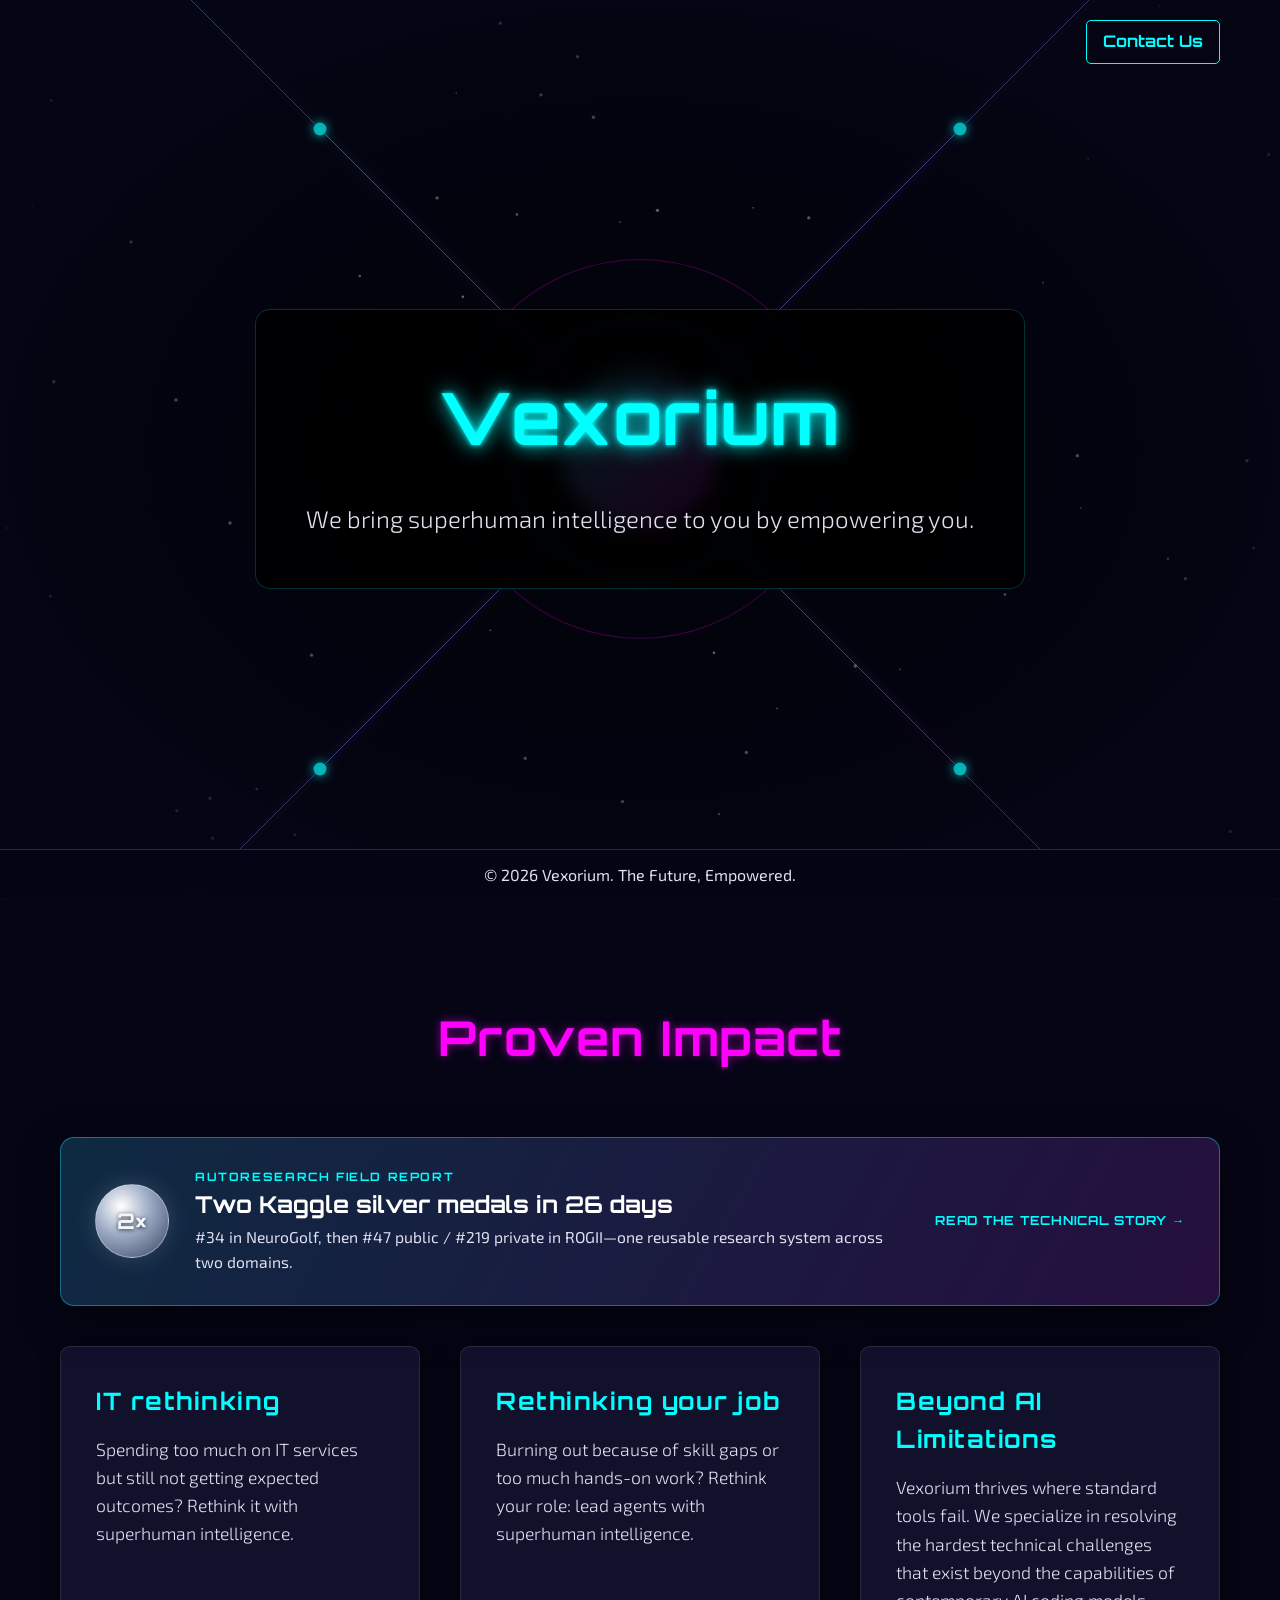
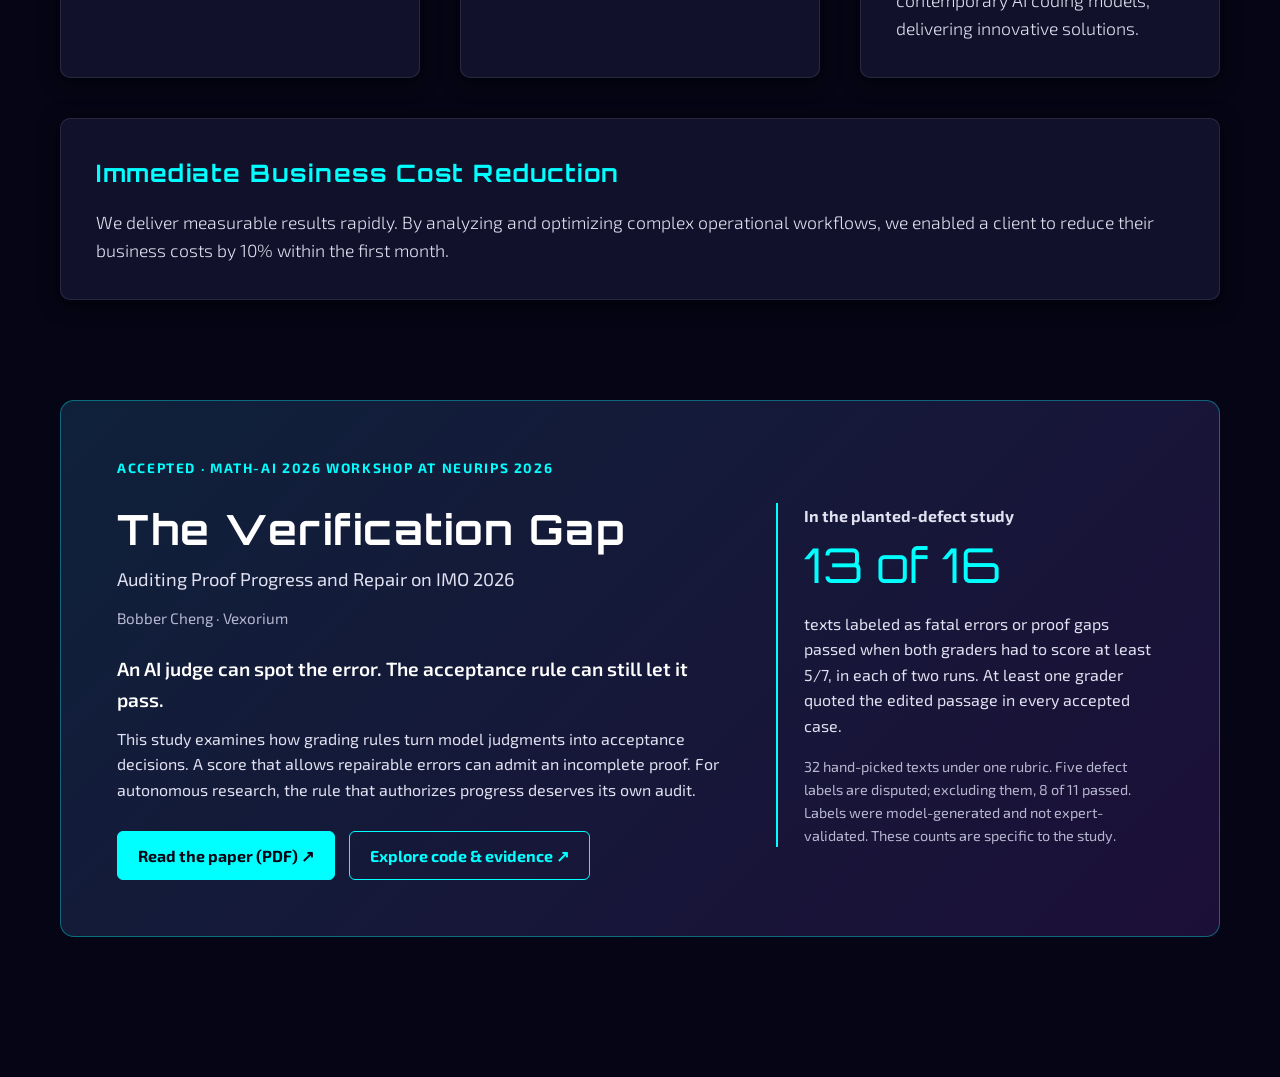
==== index.html @ db624e7e "Feature Verification Gap paper on Vexorium homepage" ====
<!DOCTYPE html>
<html lang="en">
<head>
    <meta charset="UTF-8">
    <meta name="viewport" content="width=device-width, initial-scale=1.0, viewport-fit=cover">
    <title>Vexorium - Empowering You with Superhuman Intelligence</title>
    <link rel="icon" type="image/png" href="./vexorium-logo.png">
    <link href="https://fonts.googleapis.com/css2?family=Orbitron:wght@400;700&family=Exo+2:wght@300;400&display=swap" rel="stylesheet">
    <style>
        /* Global Styles and CSS Variables */
        :root {
            --bg-dark: #050515;
            --primary-color: #00ffff; /* Cyan */
            --secondary-color: #ff00ff; /* Magenta */
            --text-light: #e0e0f0;
            --card-bg: rgba(20, 20, 50, 0.8);
        }

        * {
            margin: 0;
            padding: 0;
            box-sizing: border-box;
        }

        body {
            font-family: 'Exo 2', sans-serif;
            background-color: var(--bg-dark);
            color: var(--text-light);
            line-height: 1.6;
        }

        .container {
            max-width: 1200px;
            margin: 0 auto;
            padding: 0 20px;
        }

        h1, h2, h3 {
            font-family: 'Orbitron', sans-serif;
            margin-bottom: 20px;
            letter-spacing: 1.5px;
        }

        /* Header */
        header {
            position: absolute;
            top: 0;
            left: 0;
            width: 100%;
            padding: 20px 0;
            z-index: 10;
        }

        header .container {
            display: flex;
            justify-content: space-between;
            align-items: center;
        }

        .logo {
            font-family: 'Orbitron', sans-serif;
            font-size: 1.5rem;
            color: var(--primary-color);
            text-shadow: 0 0 5px var(--primary-color);
        }

        .contact-button {
            color: var(--primary-color);
            border: 1px solid var(--primary-color);
            padding: 8px 16px;
            border-radius: 5px;
            text-decoration: none;
            font-family: 'Orbitron', sans-serif;
            font-weight: 700;
            transition: background 0.3s, color 0.3s, box-shadow 0.3s;
        }

        .contact-button:hover {
            background: var(--primary-color);
            color: var(--bg-dark);
            box-shadow: 0 0 10px var(--primary-color);
        }

        /* Hero Section (What We Are) */
        .hero {
            height: 100vh; /* Full viewport height */
            display: flex;
            align-items: center;
            justify-content: center;
            text-align: center;
            position: relative;
            overflow: hidden;
            border-bottom: 2px solid rgba(0, 255, 255, 0.3);
            background: url('space-bg.svg') no-repeat center/cover;
        }

        /* Futuristic SVG Background Implementation */
        .hero-bg {
            position: absolute;
            top: 0;
            left: 0;
            width: 100%;
            height: 100%;
            z-index: 1;
            /* Adding a gradient overlay to darken the background and enhance focus */
            background: radial-gradient(ellipse at center, rgba(5, 5, 21, 0.4) 0%, rgba(5, 5, 21, 0.9) 75%);
        }
        
        #network-svg {
            width: 100%;
            height: 100%;
            opacity: 0.7;
        }

        /* Hero Content Styling */
        .hero-content {
            z-index: 2;
            position: relative;
            padding: 50px;
            /* Glassmorphism effect for modern look */
            background: rgba(0, 0, 0, 0.85);
            backdrop-filter: blur(10px);
            border-radius: 15px;
            border: 1px solid rgba(0, 255, 255, 0.2);
            animation: fadeIn 1.5s ease-out;
        }

        .hero h1 {
            font-size: 4.5rem;
            color: var(--primary-color);
            /* Glowing text effect */
            text-shadow: 0 0 5px var(--primary-color), 0 0 20px var(--primary-color);
            margin-bottom: 25px;
        }

        .hero p {
            font-size: 1.5rem;
            max-width: 800px;
            margin: 0 auto;
            color: var(--text-light);
            font-weight: 300;
        }

        /* Achievements Section (What We Did) */
        .achievements {
            padding: 100px 0;
        }

        .achievements h2 {
            text-align: center;
            font-size: 3rem;
            color: var(--secondary-color);
            text-shadow: 0 0 10px rgba(255, 0, 255, 0.5);
            margin-bottom: 60px;
        }

        .proof-banner {
            display: grid;
            grid-template-columns: auto minmax(0, 1fr) auto;
            gap: 26px;
            align-items: center;
            margin: 0 0 40px;
            padding: 30px 34px;
            border: 1px solid rgba(0, 255, 255, 0.38);
            border-radius: 14px;
            color: var(--text-light);
            background:
                linear-gradient(120deg, rgba(0, 255, 255, 0.11), rgba(255, 0, 255, 0.09)),
                var(--card-bg);
            box-shadow: 0 12px 45px rgba(0, 0, 0, 0.45);
            text-decoration: none;
            transition: transform 0.3s ease, box-shadow 0.3s ease, border-color 0.3s ease;
        }

        .proof-banner:hover {
            transform: translateY(-5px);
            border-color: var(--primary-color);
            box-shadow: 0 0 30px rgba(0, 255, 255, 0.28);
        }

        .proof-medal {
            display: flex;
            width: 74px;
            height: 74px;
            align-items: center;
            justify-content: center;
            border: 1px solid rgba(224, 232, 245, 0.42);
            border-radius: 50%;
            color: #f3f6ff;
            background: radial-gradient(circle at 35% 30%, #ffffff, #9caac4 42%, #38435f 100%);
            font-family: 'Orbitron', sans-serif;
            font-size: 1.35rem;
            font-weight: 700;
            text-shadow: 0 1px 4px rgba(0, 0, 0, 0.75);
            box-shadow: 0 0 24px rgba(210, 223, 246, 0.18);
        }

        .proof-copy {
            display: grid;
            gap: 4px;
        }

        .proof-eyebrow {
            color: var(--primary-color);
            font-family: 'Orbitron', sans-serif;
            font-size: 0.72rem;
            font-weight: 700;
            letter-spacing: 0.14em;
            text-transform: uppercase;
        }

        .proof-copy strong {
            color: #ffffff;
            font-family: 'Orbitron', sans-serif;
            font-size: 1.45rem;
            line-height: 1.3;
        }

        .proof-copy span:last-child {
            color: var(--text-light);
            font-size: 0.98rem;
        }

        .proof-cta {
            color: var(--primary-color);
            font-family: 'Orbitron', sans-serif;
            font-size: 0.78rem;
            font-weight: 700;
            letter-spacing: 0.06em;
            white-space: nowrap;
            text-transform: uppercase;
        }

        /* Cards Layout (Flexbox) */
        .cards {
            display: flex;
            gap: 40px;
            flex-wrap: wrap;
        }

        .card {
            flex: 1;
            min-width: 300px;
            background: var(--card-bg);
            padding: 35px;
            border-radius: 10px;
            border: 1px solid rgba(255, 255, 255, 0.1);
            transition: transform 0.3s ease, box-shadow 0.3s ease, border-color 0.3s ease;
            box-shadow: 0 4px 20px rgba(0, 0, 0, 0.6);
        }

        /* Card Hover Effect */
        .card:hover {
            transform: translateY(-10px);
            /* Cyan glow on hover */
            box-shadow: 0 0 30px rgba(0, 255, 255, 0.4);
            border-color: var(--primary-color);
        }

        .card h3 {
            color: var(--primary-color);
            font-size: 1.5rem;
            margin-bottom: 15px;
        }

          .card p {
              font-size: 1.1rem;
              font-weight: 300;
          }

        /* Featured research */
        .research {
            padding: 0 0 70px;
            scroll-margin-top: 30px;
        }

        .research-card {
            padding: clamp(24px, 5vw, 56px);
            border: 1px solid rgba(0, 255, 255, 0.35);
            border-radius: 14px;
            background: linear-gradient(135deg, rgba(0, 255, 255, 0.07), rgba(255, 0, 255, 0.05)), var(--card-bg);
        }

        .research-eyebrow {
            color: var(--primary-color);
            font-size: 0.85rem;
            font-weight: 700;
            letter-spacing: 0.12em;
            text-transform: uppercase;
        }

        .research-layout {
            display: grid;
            grid-template-columns: minmax(0, 1.6fr) minmax(0, 1fr);
            gap: 40px;
            margin-top: 24px;
            align-items: start;
        }

        .research h2 {
            color: #ffffff;
            font-size: clamp(1.65rem, 3.5vw, 2.6rem);
            line-height: 1.25;
            margin-bottom: 10px;
        }

        .research-subtitle {
            font-size: 1.15rem;
        }

        .research-author {
            margin-top: 12px;
            color: #b6b6cf;
            font-size: 0.95rem;
        }

        .research-takeaway {
            margin-top: 24px;
            color: #ffffff;
            font-size: 1.2rem;
            font-weight: 600;
        }

        .research-summary {
            margin-top: 10px;
        }

        .research-actions {
            display: flex;
            flex-wrap: wrap;
            gap: 14px;
            margin-top: 28px;
        }

        .research-link {
            display: inline-flex;
            align-items: center;
            justify-content: center;
            min-height: 48px;
            padding: 11px 20px;
            border: 1px solid var(--primary-color);
            border-radius: 6px;
            color: var(--primary-color);
            font-weight: 700;
            text-decoration: none;
            transition: background 0.2s, color 0.2s;
        }

        .research-link-primary,
        .research-link:hover {
            color: var(--bg-dark);
            background: var(--primary-color);
        }

        .research-link-primary:hover {
            background: #ffffff;
            border-color: #ffffff;
        }

        .research a:focus-visible {
            outline: 3px solid #ffffff;
            outline-offset: 5px;
        }

        .research-result {
            border-left: 2px solid var(--primary-color);
            padding-left: 26px;
        }

        .research-result h3 {
            font-family: 'Exo 2', sans-serif;
            font-size: 1rem;
            letter-spacing: 0;
            margin-bottom: 6px;
        }

        .research-count {
            color: var(--primary-color);
            font-family: 'Orbitron', sans-serif;
            font-size: clamp(2rem, 4vw, 3rem);
            line-height: 1.3;
            margin-bottom: 14px;
        }

        .research-scope {
            color: #b6b6cf;
            font-size: 0.9rem;
            margin-top: 16px;
        }

          /* Footer */
          footer {
              position: fixed;
              bottom: 0;
              left: 0;
              width: 100%;
              text-align: center;
              padding: 12px 0;
              border-top: 1px solid rgba(255, 255, 255, 0.15);
              background: rgba(5, 5, 21, 0.92);
              backdrop-filter: blur(6px);
              z-index: 20;
        }

        /* Keep content clear of fixed footer */
        main {
            padding-bottom: 70px;
        }

        /* Animations */
        @keyframes fadeIn {
            from { opacity: 0; transform: translateY(20px); }
            to { opacity: 1; transform: translateY(0); }
        }

        /* Responsive adjustments for smaller screens */
        @media (max-width: 768px) {
            .hero h1 {
                font-size: 3rem;
            }
            .hero p {
                font-size: 1.2rem;
            }
            .achievements h2 {
                font-size: 2.5rem;
            }
            .cards {
                flex-direction: column;
            }
            .proof-banner {
                grid-template-columns: auto minmax(0, 1fr);
                gap: 18px;
                padding: 24px;
            }
            .proof-medal {
                width: 58px;
                height: 58px;
                font-size: 1rem;
            }
            .proof-copy strong {
                font-size: 1.15rem;
            }
            .proof-cta {
                grid-column: 1 / -1;
            }
              .hero-content {
                  padding: 30px;
              }
            .research-layout {
                grid-template-columns: minmax(0, 1fr);
                gap: 30px;
            }
            .research-actions {
                flex-direction: column;
                align-items: stretch;
            }
            .research-result {
                padding-left: 20px;
            }
            footer {
                position: static;
            }
            main {
                padding-bottom: 0;
            }
          }
      </style>
  </head>
<body>
    <header>
        <div class="container">
            <div class="logo"></div>
            <a class="contact-button" href="mailto:Jennifer.Y@Vexorium.net">Contact Us</a>
        </div>
    </header>

    <main>
        <section class="hero">
            <div class="hero-bg">
<svg id="network-svg" viewBox="0 0 1000 1000" xmlns="[http://www.w3.org/2000/svg](http://www.w3.org/2000/svg)" preserveAspectRatio="xMidYMid slice">
    <defs>
        <linearGradient id="gradFuture" x1="0%" y1="0%" x2="100%" y2="100%">
            <stop offset="0%" style="stop-color:#00ffff;stop-opacity:1" />
            <stop offset="100%" style="stop-color:#ff00ff;stop-opacity:1" />
        </linearGradient>
        <filter id="glow">
            <feGaussianBlur stdDeviation="4" result="coloredBlur"/>
            <feMerge>
                <feMergeNode in="coloredBlur"/>
                <feMergeNode in="SourceGraphic"/>
            </feMerge>
        </filter>
    </defs>
    
    <g stroke="url(#gradFuture)" stroke-width="0.5" opacity="0.8" filter="url(#glow)">
        <line x1="50" y1="50" x2="500" y2="500" />
        <line x1="950" y1="50" x2="500" y2="500" />
        <line x1="50" y1="950" x2="500" y2="500" />
        <line x1="950" y1="950" x2="500" y2="500" />
        
        <line x1="500" y1="50" x2="500" y2="950" />
        <line x1="50" y1="500" x2="950" y2="500" />

        <line x1="250" y1="250" x2="750" y2="250" />
        <line x1="250" y1="750" x2="750" y2="750" />
        <line x1="250" y1="250" x2="250" y2="750" />
        <line x1="750" y1="250" x2="750" y2="750" />

        <line x1="250" y1="250" x2="500" y2="500" />
        <line x1="750" y1="250" x2="500" y2="500" />
        <line x1="250" y1="750" x2="500" y2="500" />
        <line x1="750" y1="750" x2="500" y2="500" />
    </g>

    <circle cx="500" cy="500" r="60" fill="url(#gradFuture)" filter="url(#glow)" />
    
    <circle cx="500" cy="500" r="70" fill="none" stroke="#00ffff" stroke-width="1.5" opacity="0.6">
        <animate attributeName="r" from="70" to="150" dur="4s" repeatCount="indefinite" />
        <animate attributeName="opacity" from="0.6" to="0" dur="4s" repeatCount="indefinite" />
    </circle>
    <circle cx="500" cy="500" r="100" fill="none" stroke="#ff00ff" stroke-width="1" opacity="0.4">
            <animate attributeName="r" from="100" to="250" dur="5s" repeatCount="indefinite" />
        <animate attributeName="opacity" from="0.4" to="0" dur="5s" repeatCount="indefinite" />
    </circle>

    <g fill="#00ffff" filter="url(#glow)">
        <circle cx="250" cy="250" r="5" />
        <circle cx="750" cy="250" r="5" />
        <circle cx="250" cy="750" r="5" />
        <circle cx="750" cy="750" r="5" />
    </g>
</svg>
        </div>
        
        <div class="hero-content">
            <h1>Vexorium</h1>
            <p>We bring superhuman intelligence to you by empowering you.</p>
        </div>
    </section>

    <section class="achievements" id="achievements">
        <div class="container">
            <h2>Proven Impact</h2>
            <a class="proof-banner" href="./kaggle-autoresearch.html">
                <span class="proof-medal">2×</span>
                <span class="proof-copy">
                    <span class="proof-eyebrow">Autoresearch field report</span>
                    <strong>Two Kaggle silver medals in 26 days</strong>
                    <span>#34 in NeuroGolf, then #47 public / #219 private in ROGII—one reusable research system across two domains.</span>
                </span>
                <span class="proof-cta">Read the technical story →</span>
            </a>
            <div class="cards">
                <div class="card">
                    <h3>IT rethinking</h3>
                    <p>Spending too much on IT services but still not getting expected outcomes? Rethink it with superhuman intelligence.</p>
                </div>
                <div class="card">
                    <h3>Rethinking your job</h3>
                    <p>Burning out because of skill gaps or too much hands-on work? Rethink your role: lead agents with superhuman intelligence.</p>
                </div>
                <div class="card">
                    <h3>Beyond AI Limitations</h3>
                    <p>Vexorium thrives where standard tools fail. We specialize in resolving the hardest technical challenges that exist beyond the capabilities of contemporary AI coding models, delivering innovative solutions.</p>
                </div>
                <div class="card">
                    <h3>Immediate Business Cost Reduction</h3>
                    <p>We deliver measurable results rapidly. By analyzing and optimizing complex operational workflows, we enabled a client to reduce their business costs by 10% within the first month.</p>
                </div>
              </div>
          </div>
      </section>
      <section id="verification-gap" class="research" aria-labelledby="research-title">
          <div class="container">
              <article class="research-card">
                  <p class="research-eyebrow">Accepted · MATH-AI 2026 workshop at NeurIPS 2026</p>
                  <div class="research-layout">
                      <div>
                          <h2 id="research-title">The Verification Gap</h2>
                          <p class="research-subtitle">Auditing Proof Progress and Repair on IMO 2026</p>
                          <p class="research-author">Bobber Cheng · Vexorium</p>
                          <p class="research-takeaway">An AI judge can spot the error. The acceptance rule can still let it pass.</p>
                          <p class="research-summary">This study examines how grading rules turn model judgments into acceptance decisions. A score that allows repairable errors can admit an incomplete proof. For autonomous research, the rule that authorizes progress deserves its own audit.</p>
                          <div class="research-actions">
                              <a class="research-link research-link-primary" href="https://github.com/bobbercheng/verification-gap/blob/main/paper.pdf">Read the paper (PDF) <span aria-hidden="true">&nbsp;↗</span></a>
                              <a class="research-link" href="https://github.com/bobbercheng/verification-gap">Explore code &amp; evidence <span aria-hidden="true">&nbsp;↗</span></a>
                          </div>
                      </div>
                      <aside class="research-result" aria-labelledby="research-result-title">
                          <h3 id="research-result-title">In the planted-defect study</h3>
                          <p class="research-count">13 of 16</p>
                          <p>texts labeled as fatal errors or proof gaps passed when both graders had to score at least 5/7, in each of two runs. At least one grader quoted the edited passage in every accepted case.</p>
                          <p class="research-scope">32 hand-picked texts under one rubric. Five defect labels are disputed; excluding them, 8 of 11 passed. Labels were model-generated and not expert-validated. These counts are specific to the study.</p>
                      </aside>
                  </div>
              </article>
          </div>
      </section>
  </main>

<footer>
    <p>&copy; 2026 Vexorium. The Future, Empowered.</p>
</footer>

<script>
// Preserve previously shared graph links after retiring the homepage modal.
(function() {
    const open = (new URLSearchParams(window.location.search).get('open') || '').toLowerCase();
    const hash = window.location.hash.toLowerCase();
    if (['claude', 'graph', 'explore-claude'].includes(open) ||
        ['#explore-claude', '#explore-claude-open'].includes(hash)) {
        window.location.replace('./explore.html');
    }
})();
</script>
</body>
</html>
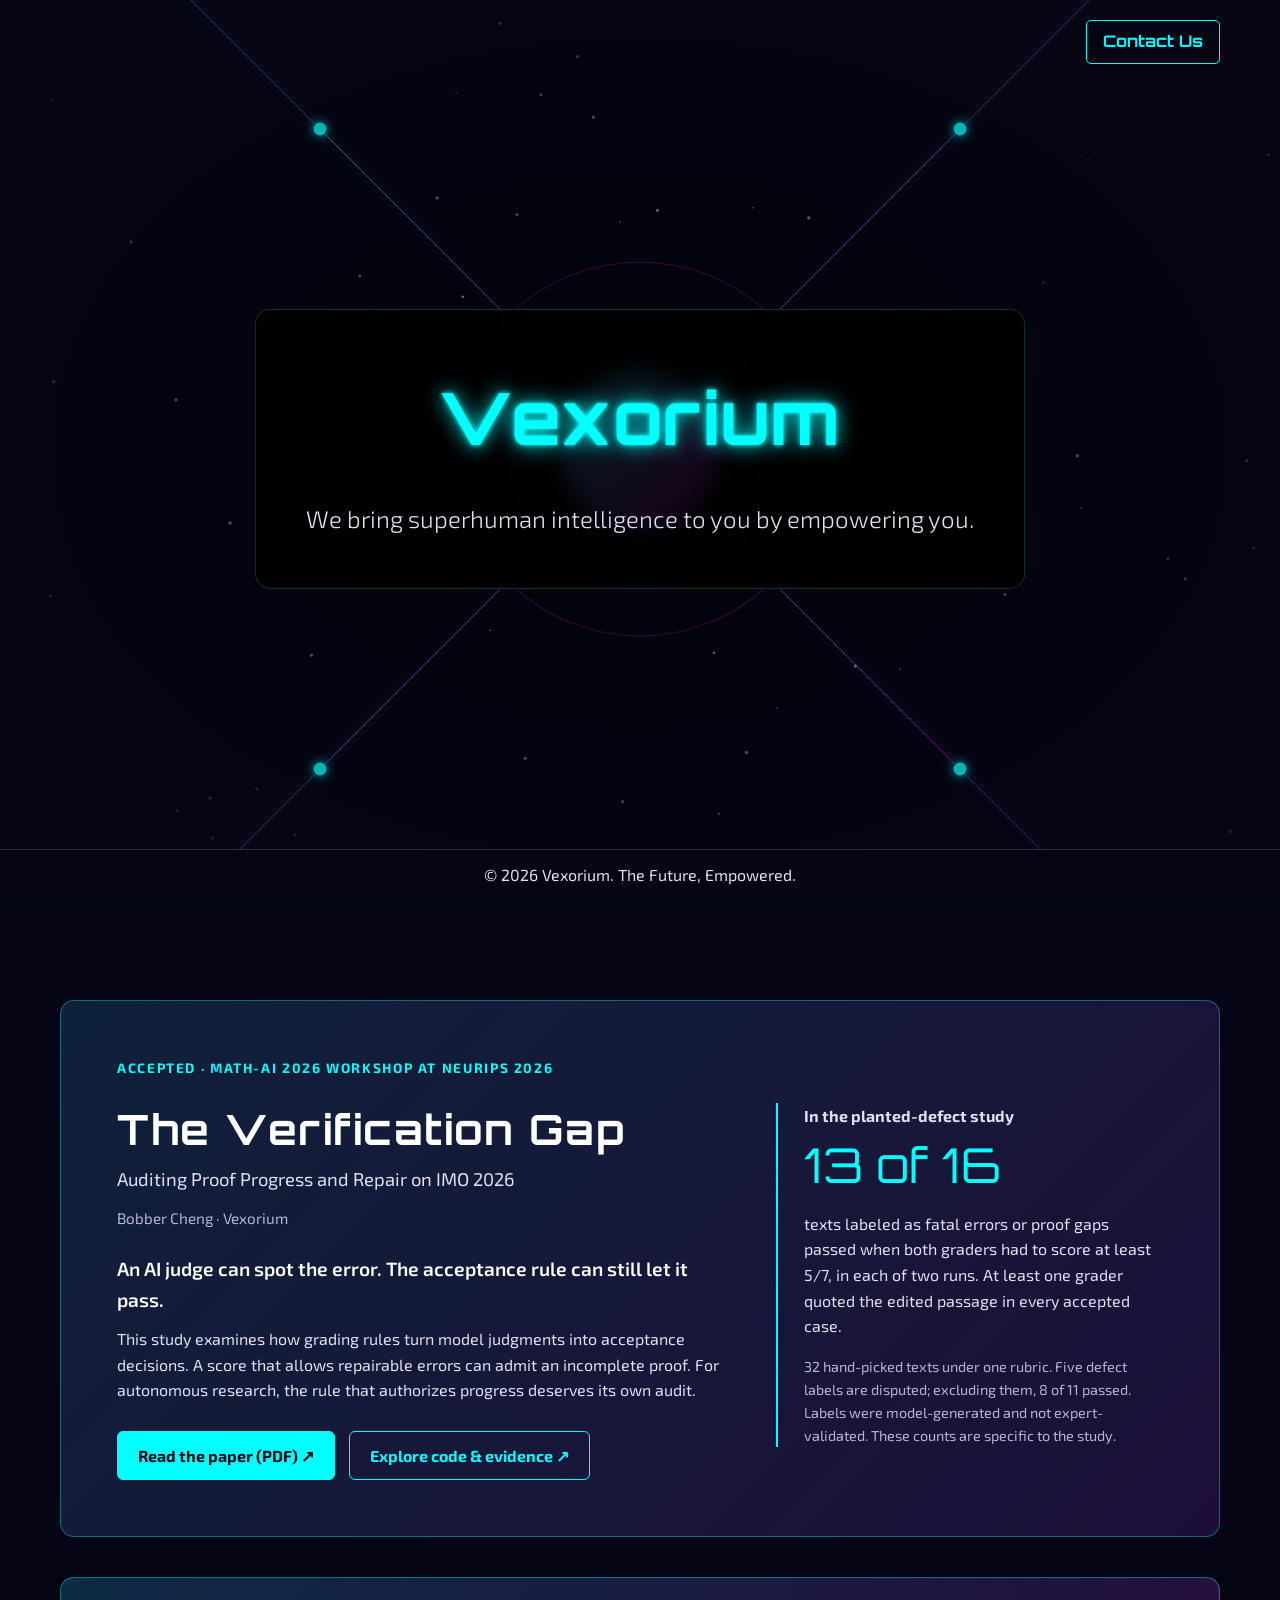
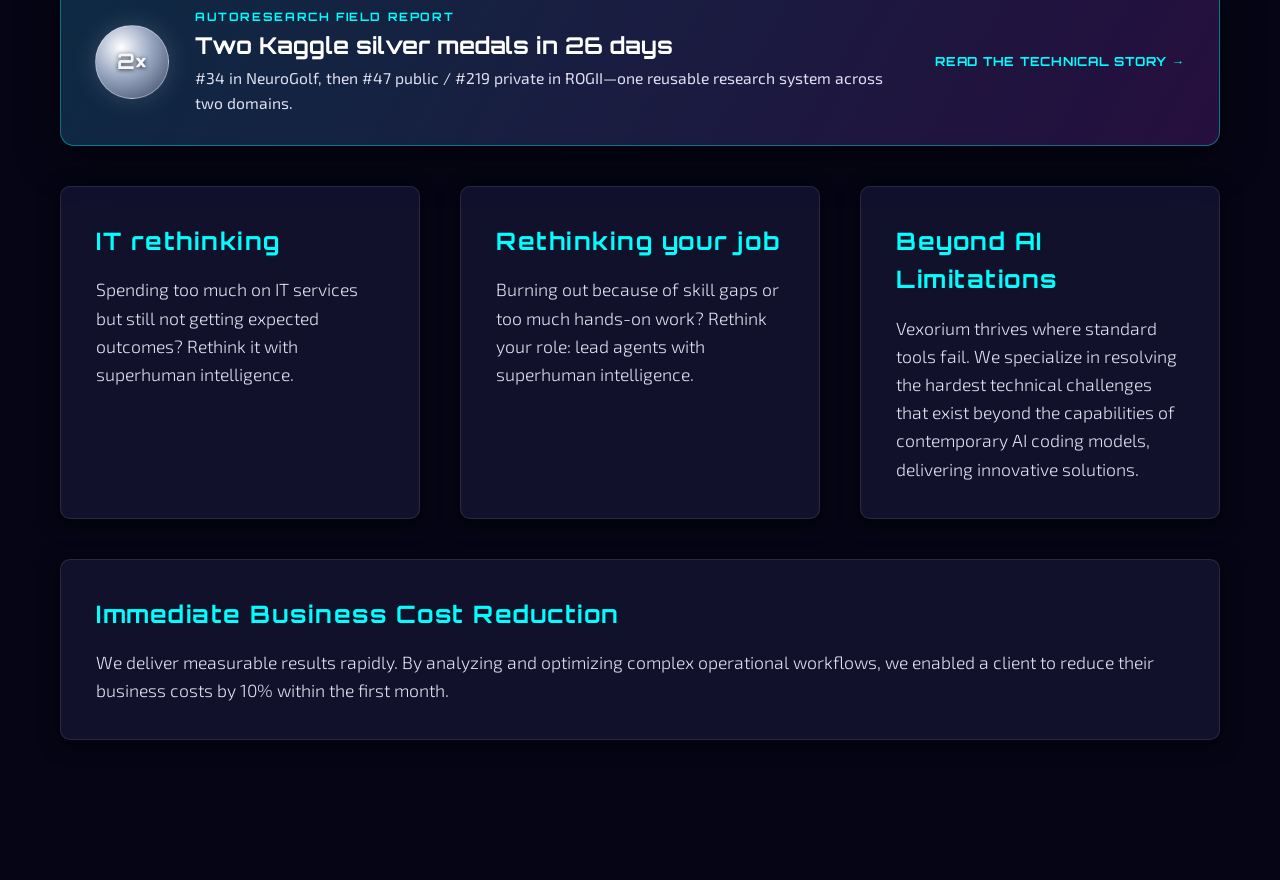
==== commit a71067d9: "Lead homepage with paper and autoresearch evidence" ====
--- a/index.html
+++ b/index.html
@@ -141,17 +141,9 @@
             font-weight: 300;
         }
 
-        /* Achievements Section (What We Did) */
+        /* Autoresearch report and services */
         .achievements {
-            padding: 100px 0;
-        }
-
-        .achievements h2 {
-            text-align: center;
-            font-size: 3rem;
-            color: var(--secondary-color);
-            text-shadow: 0 0 10px rgba(255, 0, 255, 0.5);
-            margin-bottom: 60px;
+            padding: 0 0 70px;
         }
 
         .proof-banner {
@@ -270,7 +262,7 @@
 
         /* Featured research */
         .research {
-            padding: 0 0 70px;
+            padding: 100px 0 40px;
             scroll-margin-top: 30px;
         }
 
@@ -420,9 +412,6 @@
             }
             .hero p {
                 font-size: 1.2rem;
-            }
-            .achievements h2 {
-                font-size: 2.5rem;
             }
             .cards {
                 flex-direction: column;
@@ -538,9 +527,35 @@
         </div>
     </section>
 
+      <section id="verification-gap" class="research" aria-labelledby="research-title">
+          <div class="container">
+              <article class="research-card">
+                  <p class="research-eyebrow">Accepted · MATH-AI 2026 workshop at NeurIPS 2026</p>
+                  <div class="research-layout">
+                      <div>
+                          <h2 id="research-title">The Verification Gap</h2>
+                          <p class="research-subtitle">Auditing Proof Progress and Repair on IMO 2026</p>
+                          <p class="research-author">Bobber Cheng · Vexorium</p>
+                          <p class="research-takeaway">An AI judge can spot the error. The acceptance rule can still let it pass.</p>
+                          <p class="research-summary">This study examines how grading rules turn model judgments into acceptance decisions. A score that allows repairable errors can admit an incomplete proof. For autonomous research, the rule that authorizes progress deserves its own audit.</p>
+                          <div class="research-actions">
+                              <a class="research-link research-link-primary" href="https://github.com/bobbercheng/verification-gap/blob/main/paper.pdf">Read the paper (PDF) <span aria-hidden="true">&nbsp;↗</span></a>
+                              <a class="research-link" href="https://github.com/bobbercheng/verification-gap">Explore code &amp; evidence <span aria-hidden="true">&nbsp;↗</span></a>
+                          </div>
+                      </div>
+                      <aside class="research-result" aria-labelledby="research-result-title">
+                          <h3 id="research-result-title">In the planted-defect study</h3>
+                          <p class="research-count">13 of 16</p>
+                          <p>texts labeled as fatal errors or proof gaps passed when both graders had to score at least 5/7, in each of two runs. At least one grader quoted the edited passage in every accepted case.</p>
+                          <p class="research-scope">32 hand-picked texts under one rubric. Five defect labels are disputed; excluding them, 8 of 11 passed. Labels were model-generated and not expert-validated. These counts are specific to the study.</p>
+                      </aside>
+                  </div>
+              </article>
+          </div>
+      </section>
+
     <section class="achievements" id="achievements">
         <div class="container">
-            <h2>Proven Impact</h2>
             <a class="proof-banner" href="./kaggle-autoresearch.html">
                 <span class="proof-medal">2×</span>
                 <span class="proof-copy">
@@ -570,32 +585,6 @@
               </div>
           </div>
       </section>
-      <section id="verification-gap" class="research" aria-labelledby="research-title">
-          <div class="container">
-              <article class="research-card">
-                  <p class="research-eyebrow">Accepted · MATH-AI 2026 workshop at NeurIPS 2026</p>
-                  <div class="research-layout">
-                      <div>
-                          <h2 id="research-title">The Verification Gap</h2>
-                          <p class="research-subtitle">Auditing Proof Progress and Repair on IMO 2026</p>
-                          <p class="research-author">Bobber Cheng · Vexorium</p>
-                          <p class="research-takeaway">An AI judge can spot the error. The acceptance rule can still let it pass.</p>
-                          <p class="research-summary">This study examines how grading rules turn model judgments into acceptance decisions. A score that allows repairable errors can admit an incomplete proof. For autonomous research, the rule that authorizes progress deserves its own audit.</p>
-                          <div class="research-actions">
-                              <a class="research-link research-link-primary" href="https://github.com/bobbercheng/verification-gap/blob/main/paper.pdf">Read the paper (PDF) <span aria-hidden="true">&nbsp;↗</span></a>
-                              <a class="research-link" href="https://github.com/bobbercheng/verification-gap">Explore code &amp; evidence <span aria-hidden="true">&nbsp;↗</span></a>
-                          </div>
-                      </div>
-                      <aside class="research-result" aria-labelledby="research-result-title">
-                          <h3 id="research-result-title">In the planted-defect study</h3>
-                          <p class="research-count">13 of 16</p>
-                          <p>texts labeled as fatal errors or proof gaps passed when both graders had to score at least 5/7, in each of two runs. At least one grader quoted the edited passage in every accepted case.</p>
-                          <p class="research-scope">32 hand-picked texts under one rubric. Five defect labels are disputed; excluding them, 8 of 11 passed. Labels were model-generated and not expert-validated. These counts are specific to the study.</p>
-                      </aside>
-                  </div>
-              </article>
-          </div>
-      </section>
   </main>
 
 <footer>
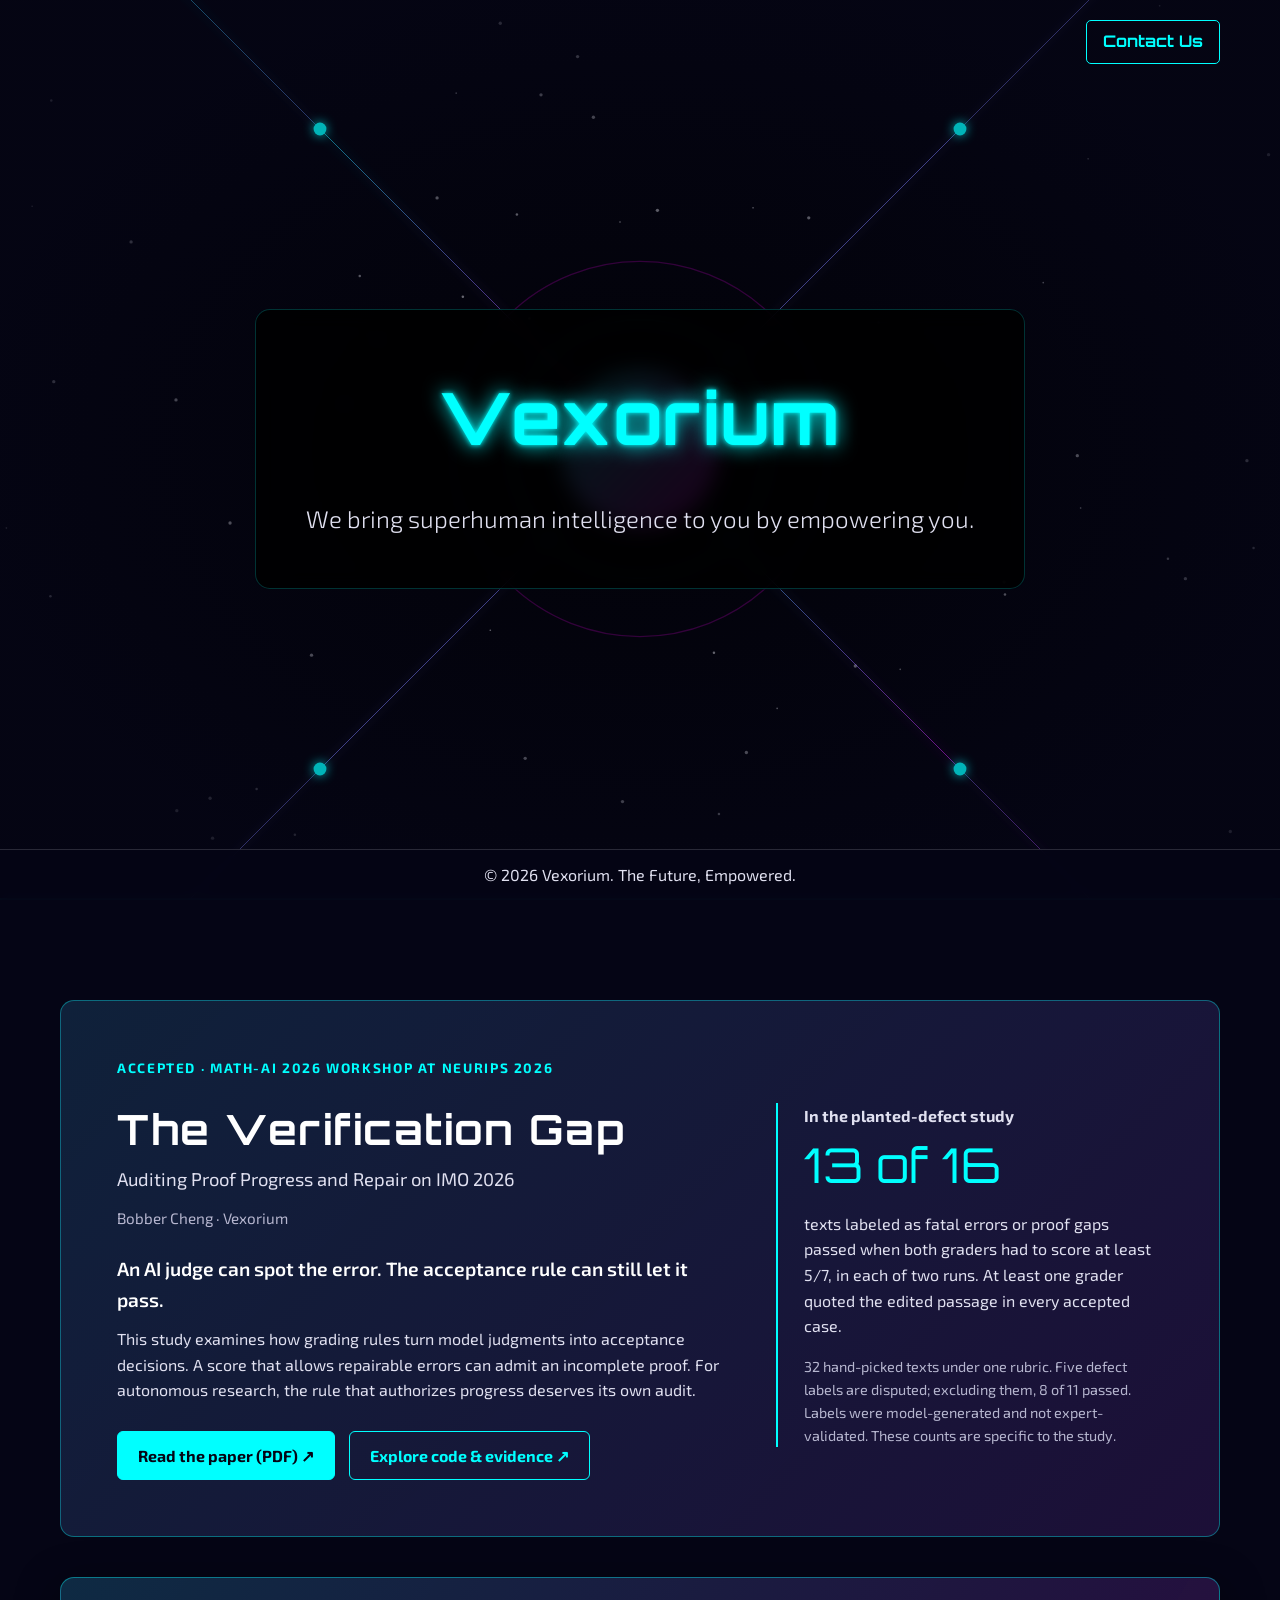
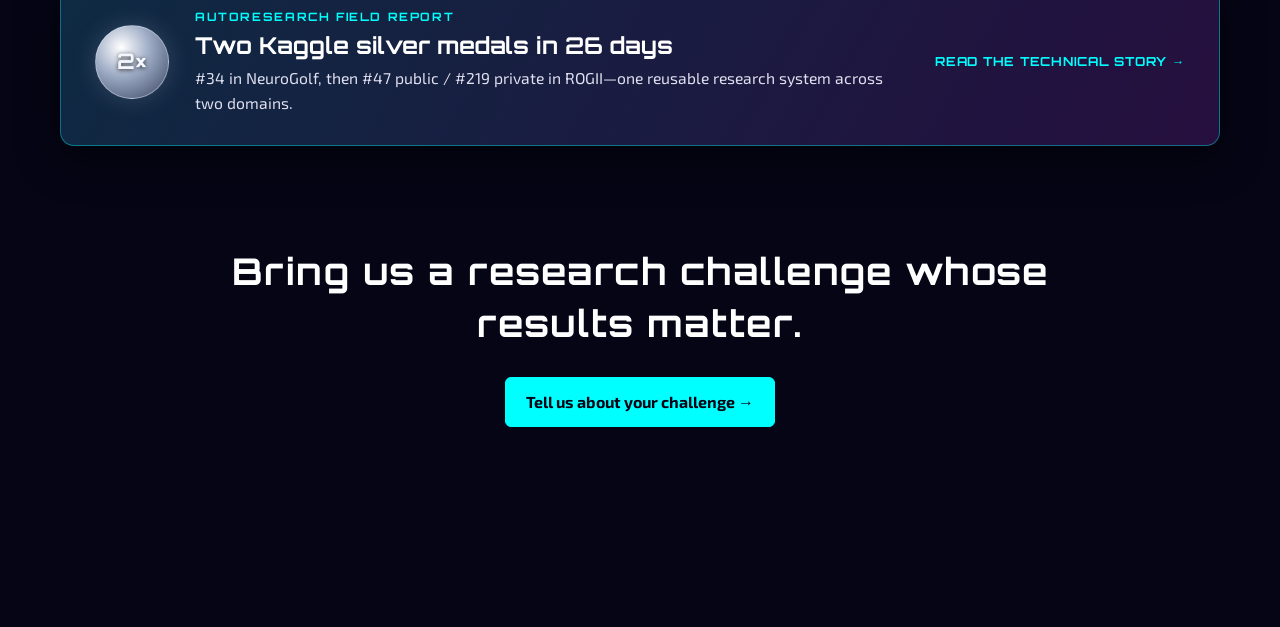
==== commit e99565b7: "Invite research challenges in place of generic service cards" ====
--- a/index.html
+++ b/index.html
@@ -141,7 +141,7 @@
             font-weight: 300;
         }
 
-        /* Autoresearch report and services */
+        /* Autoresearch report and invitation */
         .achievements {
             padding: 0 0 70px;
         }
@@ -223,42 +223,19 @@
             text-transform: uppercase;
         }
 
-        /* Cards Layout (Flexbox) */
-        .cards {
-            display: flex;
-            gap: 40px;
-            flex-wrap: wrap;
-        }
-
-        .card {
-            flex: 1;
-            min-width: 300px;
-            background: var(--card-bg);
-            padding: 35px;
-            border-radius: 10px;
-            border: 1px solid rgba(255, 255, 255, 0.1);
-            transition: transform 0.3s ease, box-shadow 0.3s ease, border-color 0.3s ease;
-            box-shadow: 0 4px 20px rgba(0, 0, 0, 0.6);
-        }
-
-        /* Card Hover Effect */
-        .card:hover {
-            transform: translateY(-10px);
-            /* Cyan glow on hover */
-            box-shadow: 0 0 30px rgba(0, 255, 255, 0.4);
-            border-color: var(--primary-color);
-        }
-
-        .card h3 {
-            color: var(--primary-color);
-            font-size: 1.5rem;
-            margin-bottom: 15px;
-        }
-
-          .card p {
-              font-size: 1.1rem;
-              font-weight: 300;
-          }
+        /* Research invitation */
+        .research-invitation {
+            padding: clamp(30px, 5vw, 60px) 20px;
+            text-align: center;
+        }
+
+        .research-invitation h2 {
+            max-width: 850px;
+            margin: 0 auto 28px;
+            color: #ffffff;
+            font-size: clamp(1.5rem, 3vw, 2.3rem);
+            line-height: 1.4;
+        }
 
         /* Featured research */
         .research {
@@ -349,7 +326,8 @@
             border-color: #ffffff;
         }
 
-        .research a:focus-visible {
+        .research a:focus-visible,
+        .research-invitation a:focus-visible {
             outline: 3px solid #ffffff;
             outline-offset: 5px;
         }
@@ -412,9 +390,6 @@
             }
             .hero p {
                 font-size: 1.2rem;
-            }
-            .cards {
-                flex-direction: column;
             }
             .proof-banner {
                 grid-template-columns: auto minmax(0, 1fr);
@@ -565,24 +540,10 @@
                 </span>
                 <span class="proof-cta">Read the technical story →</span>
             </a>
-            <div class="cards">
-                <div class="card">
-                    <h3>IT rethinking</h3>
-                    <p>Spending too much on IT services but still not getting expected outcomes? Rethink it with superhuman intelligence.</p>
-                </div>
-                <div class="card">
-                    <h3>Rethinking your job</h3>
-                    <p>Burning out because of skill gaps or too much hands-on work? Rethink your role: lead agents with superhuman intelligence.</p>
-                </div>
-                <div class="card">
-                    <h3>Beyond AI Limitations</h3>
-                    <p>Vexorium thrives where standard tools fail. We specialize in resolving the hardest technical challenges that exist beyond the capabilities of contemporary AI coding models, delivering innovative solutions.</p>
-                </div>
-                <div class="card">
-                    <h3>Immediate Business Cost Reduction</h3>
-                    <p>We deliver measurable results rapidly. By analyzing and optimizing complex operational workflows, we enabled a client to reduce their business costs by 10% within the first month.</p>
-                </div>
-              </div>
+            <section class="research-invitation" aria-labelledby="invitation-title">
+                <h2 id="invitation-title">Bring us a research challenge whose results matter.</h2>
+                <a class="research-link research-link-primary" href="mailto:Jennifer.Y@Vexorium.net?subject=Research%20challenge">Tell us about your challenge <span aria-hidden="true">&nbsp;→</span></a>
+            </section>
           </div>
       </section>
   </main>
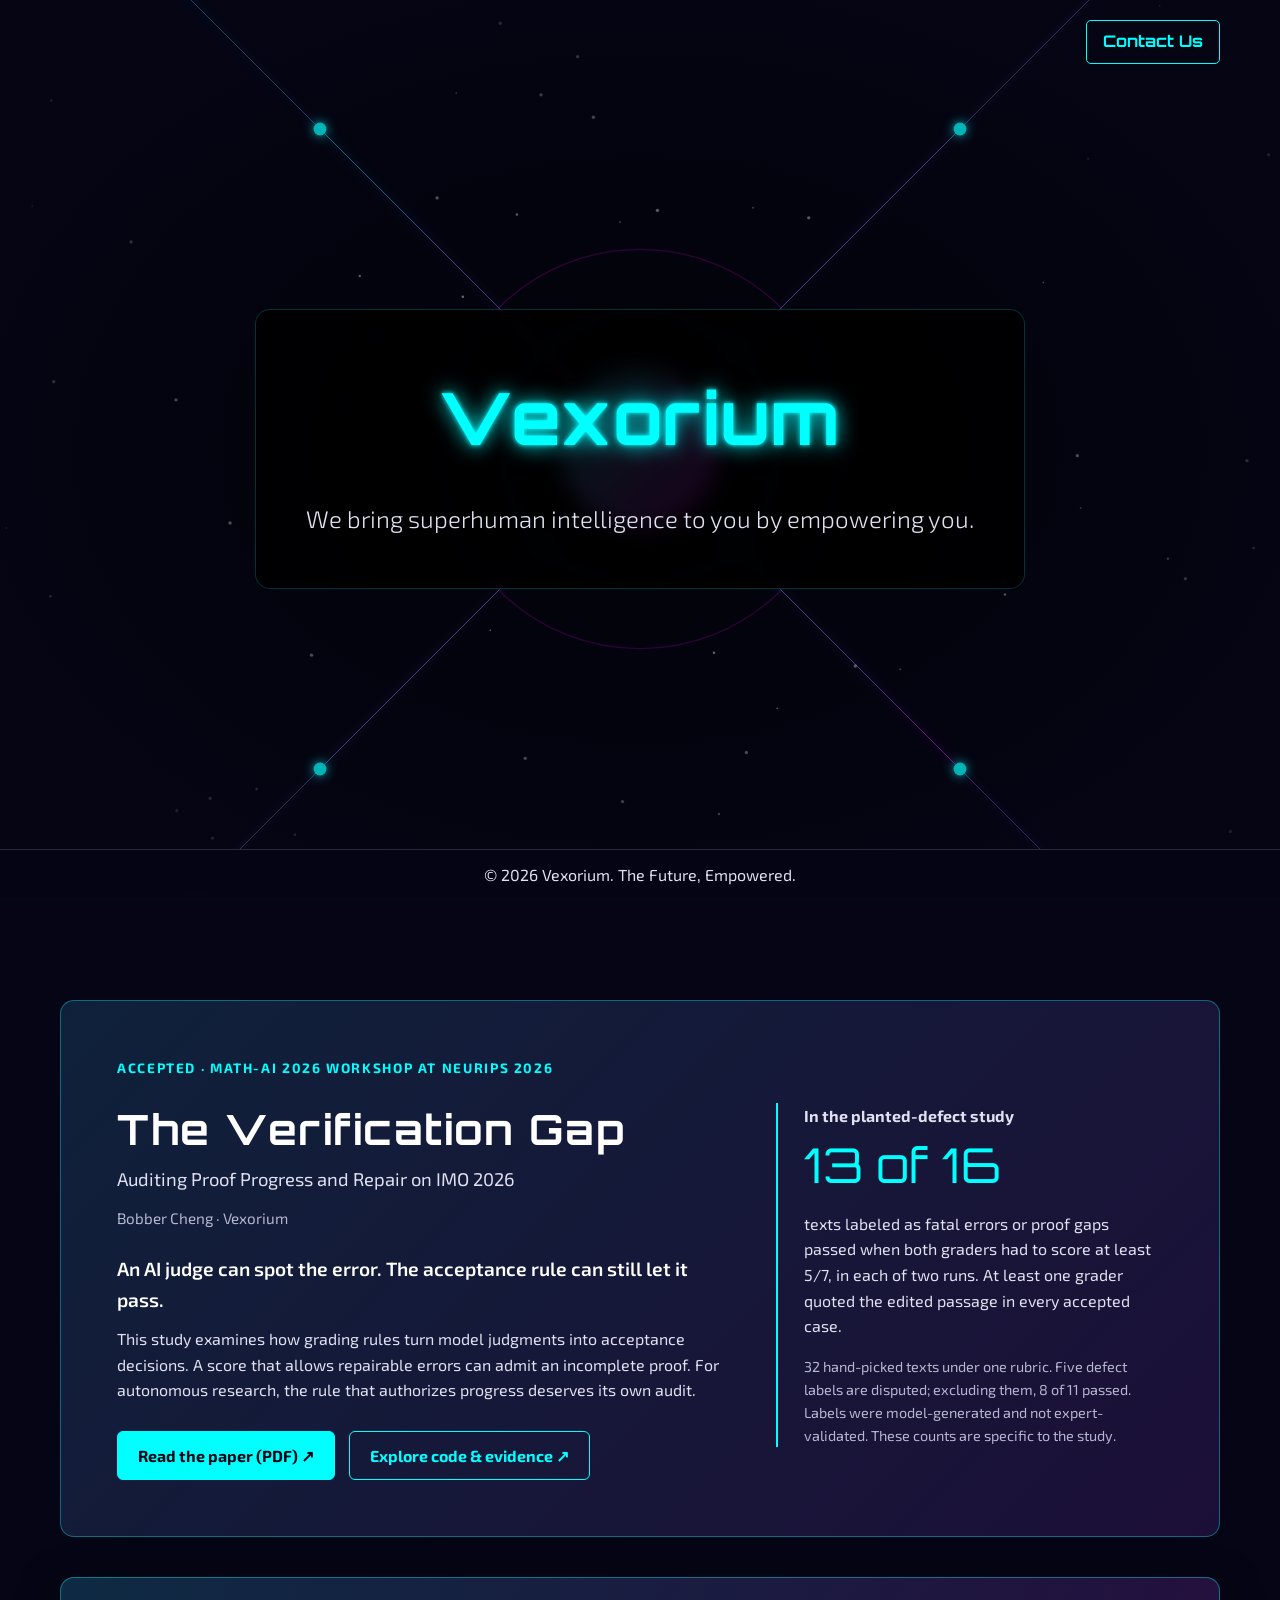
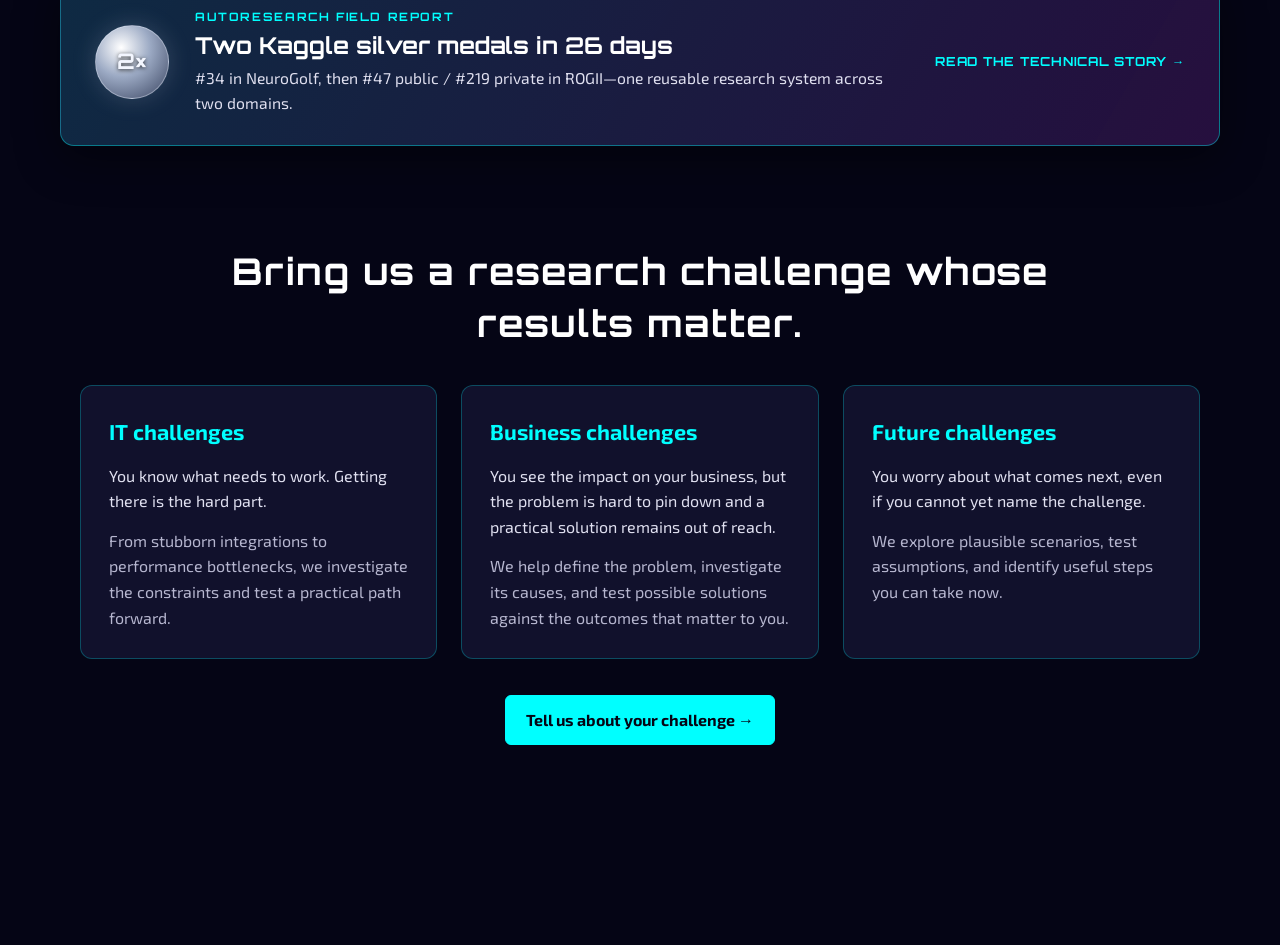
==== commit ce617d07: "Describe IT, business, and future research challenges" ====
--- a/index.html
+++ b/index.html
@@ -235,6 +235,40 @@
             color: #ffffff;
             font-size: clamp(1.5rem, 3vw, 2.3rem);
             line-height: 1.4;
+        }
+
+        .challenge-categories {
+            display: grid;
+            grid-template-columns: repeat(3, minmax(0, 1fr));
+            gap: 24px;
+            margin: 36px 0;
+            text-align: left;
+        }
+
+        .challenge-category {
+            padding: 28px;
+            border: 1px solid rgba(0, 255, 255, 0.25);
+            border-radius: 12px;
+            background: var(--card-bg);
+        }
+
+        .challenge-category h3 {
+            color: var(--primary-color);
+            font-family: 'Exo 2', sans-serif;
+            font-size: 1.35rem;
+            letter-spacing: 0;
+            margin-bottom: 14px;
+        }
+
+        .challenge-category p + p {
+            margin-top: 14px;
+            color: #b6b6cf;
+        }
+
+        @media (max-width: 900px) {
+            .challenge-categories {
+                grid-template-columns: minmax(0, 1fr);
+            }
         }
 
         /* Featured research */
@@ -542,6 +576,23 @@
             </a>
             <section class="research-invitation" aria-labelledby="invitation-title">
                 <h2 id="invitation-title">Bring us a research challenge whose results matter.</h2>
+                <div class="challenge-categories">
+                    <article class="challenge-category">
+                        <h3>IT challenges</h3>
+                        <p>You know what needs to work. Getting there is the hard part.</p>
+                        <p>From stubborn integrations to performance bottlenecks, we investigate the constraints and test a practical path forward.</p>
+                    </article>
+                    <article class="challenge-category">
+                        <h3>Business challenges</h3>
+                        <p>You see the impact on your business, but the problem is hard to pin down and a practical solution remains out of reach.</p>
+                        <p>We help define the problem, investigate its causes, and test possible solutions against the outcomes that matter to you.</p>
+                    </article>
+                    <article class="challenge-category">
+                        <h3>Future challenges</h3>
+                        <p>You worry about what comes next, even if you cannot yet name the challenge.</p>
+                        <p>We explore plausible scenarios, test assumptions, and identify useful steps you can take now.</p>
+                    </article>
+                </div>
                 <a class="research-link research-link-primary" href="mailto:Jennifer.Y@Vexorium.net?subject=Research%20challenge">Tell us about your challenge <span aria-hidden="true">&nbsp;→</span></a>
             </section>
           </div>
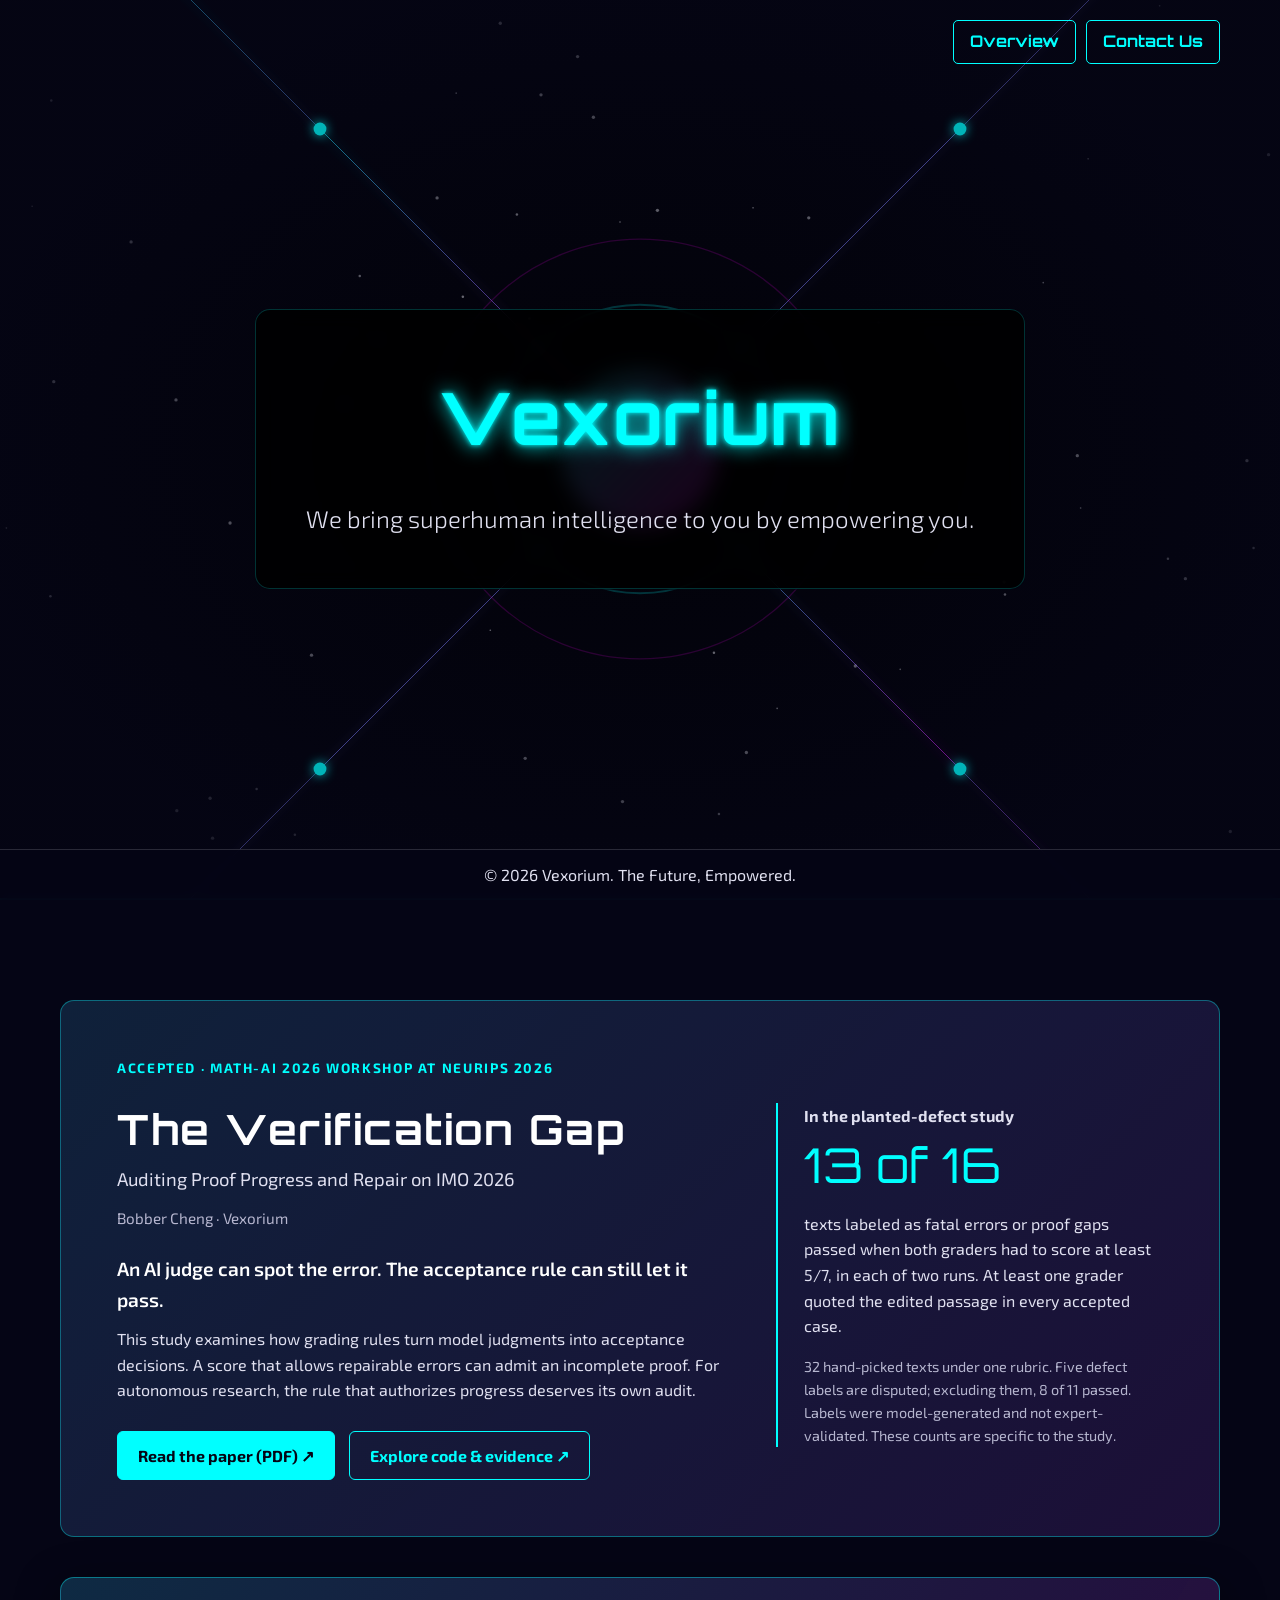
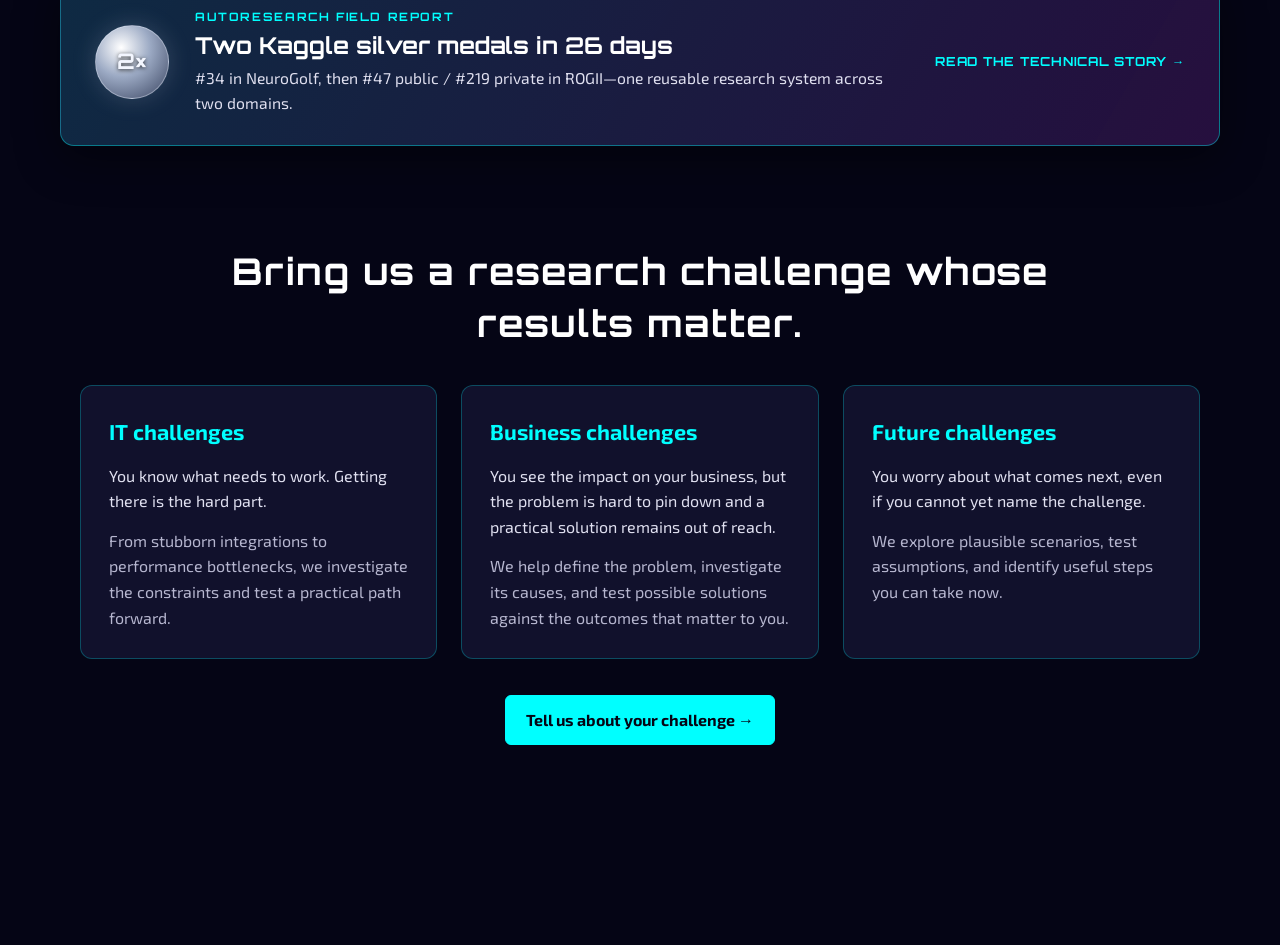
==== commit 4bdae87c: "Add one-page company overview (overview.html) and link it from the homepage header Product, traction" ====
--- a/index.html
+++ b/index.html
@@ -64,6 +64,12 @@
             text-shadow: 0 0 5px var(--primary-color);
         }
 
+        .header-actions {
+            display: flex;
+            flex-wrap: wrap;
+            gap: 10px;
+        }
+
         .contact-button {
             color: var(--primary-color);
             border: 1px solid var(--primary-color);
@@ -468,7 +474,10 @@
     <header>
         <div class="container">
             <div class="logo"></div>
-            <a class="contact-button" href="mailto:Jennifer.Y@Vexorium.net">Contact Us</a>
+            <div class="header-actions">
+                <a class="contact-button" href="./overview.html">Overview</a>
+                <a class="contact-button" href="mailto:Jennifer.Y@Vexorium.net">Contact Us</a>
+            </div>
         </div>
     </header>
 
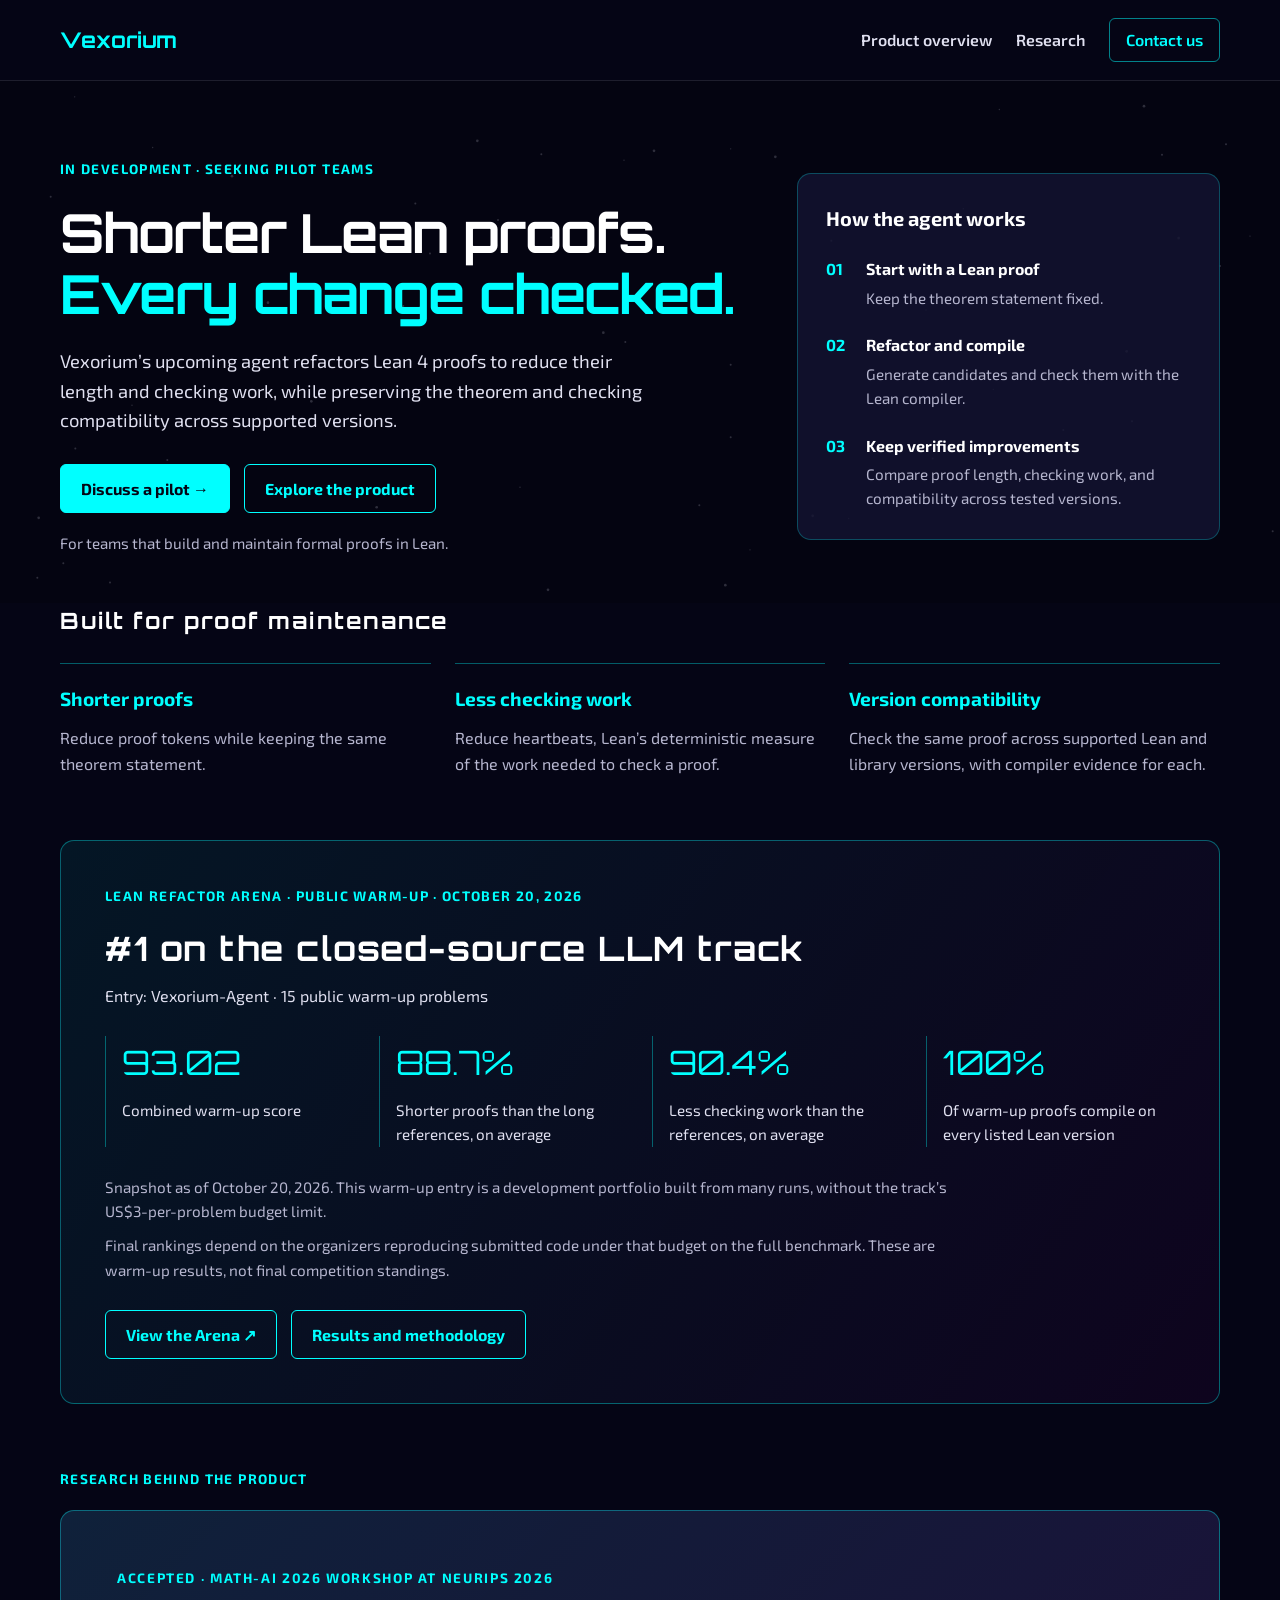
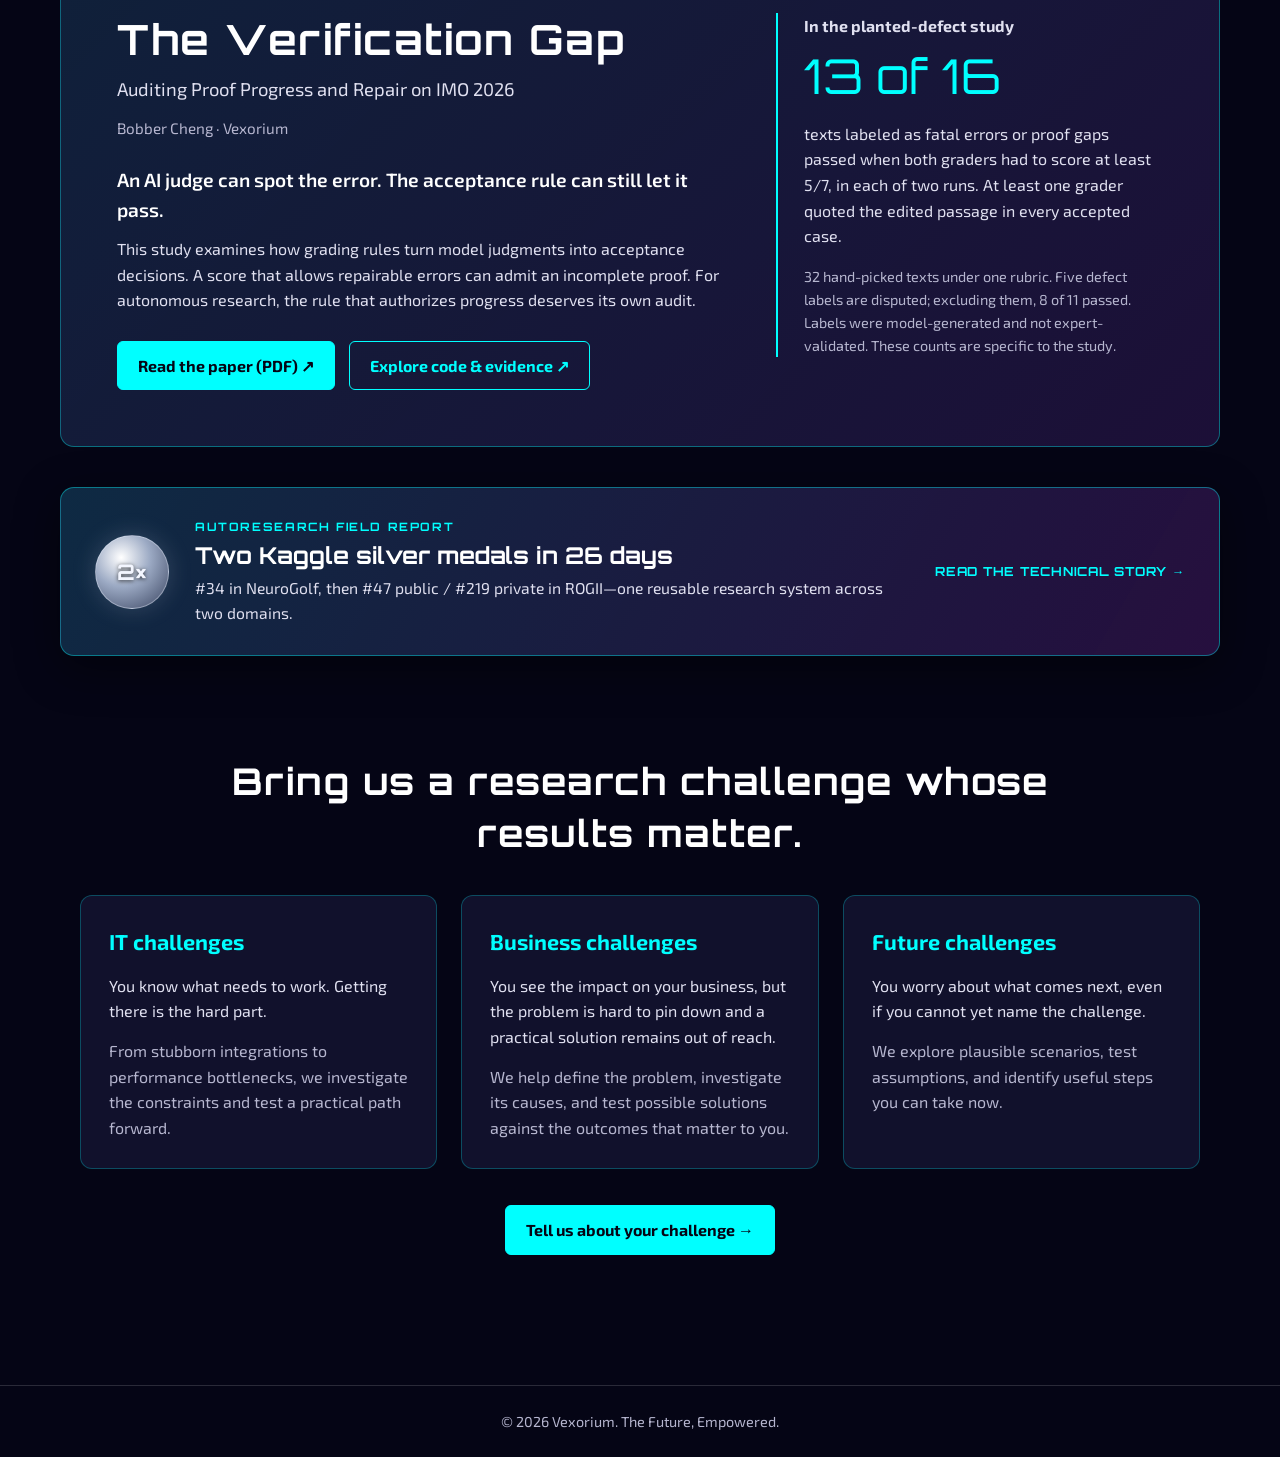
==== commit d31e86a2: "Lead homepage with Lean proof refactoring product and pilot invitation" ====
--- a/index.html
+++ b/index.html
@@ -3,7 +3,8 @@
 <head>
     <meta charset="UTF-8">
     <meta name="viewport" content="width=device-width, initial-scale=1.0, viewport-fit=cover">
-    <title>Vexorium - Empowering You with Superhuman Intelligence</title>
+    <title>Vexorium | Verified Lean Proof Refactoring</title>
+    <meta name="description" content="Shorter Lean proofs. Every change checked. Explore Vexorium’s upcoming proof refactoring agent, public research results, and pilot opportunities.">
     <link rel="icon" type="image/png" href="./vexorium-logo.png">
     <link href="https://fonts.googleapis.com/css2?family=Orbitron:wght@400;700&family=Exo+2:wght@300;400&display=swap" rel="stylesheet">
     <style>
@@ -41,111 +42,193 @@
             letter-spacing: 1.5px;
         }
 
-        /* Header */
+        a:focus-visible {
+            outline: 3px solid #ffffff;
+            outline-offset: 5px;
+        }
+
+        /* Brand and navigation */
         header {
-            position: absolute;
-            top: 0;
-            left: 0;
-            width: 100%;
-            padding: 20px 0;
-            z-index: 10;
-        }
-
-        header .container {
-            display: flex;
-            justify-content: space-between;
-            align-items: center;
-        }
-
-        .logo {
-            font-family: 'Orbitron', sans-serif;
-            font-size: 1.5rem;
-            color: var(--primary-color);
-            text-shadow: 0 0 5px var(--primary-color);
-        }
-
-        .header-actions {
-            display: flex;
-            flex-wrap: wrap;
-            gap: 10px;
-        }
-
-        .contact-button {
-            color: var(--primary-color);
-            border: 1px solid var(--primary-color);
-            padding: 8px 16px;
-            border-radius: 5px;
-            text-decoration: none;
-            font-family: 'Orbitron', sans-serif;
-            font-weight: 700;
-            transition: background 0.3s, color 0.3s, box-shadow 0.3s;
-        }
-
-        .contact-button:hover {
-            background: var(--primary-color);
-            color: var(--bg-dark);
-            box-shadow: 0 0 10px var(--primary-color);
-        }
-
-        /* Hero Section (What We Are) */
-        .hero {
-            height: 100vh; /* Full viewport height */
+            padding: 18px 0;
+            border-bottom: 1px solid rgba(255, 255, 255, 0.1);
+        }
+
+        header .container, .header-actions {
             display: flex;
             align-items: center;
-            justify-content: center;
-            text-align: center;
+            flex-wrap: wrap;
+            gap: 12px 24px;
+        }
+
+        header .container { justify-content: space-between; }
+
+        .logo {
+            display: inline-flex;
+            align-items: center;
+            min-height: 44px;
+            font-family: 'Orbitron', sans-serif;
+            font-size: 1.35rem;
+            font-weight: 700;
+            color: var(--primary-color);
+            text-decoration: none;
+        }
+
+        .header-actions a {
+            display: inline-flex;
+            align-items: center;
+            min-height: 44px;
+            color: var(--text-light);
+            text-decoration: none;
+            font-weight: 600;
+        }
+
+        .header-actions a:hover { color: var(--primary-color); }
+
+        .header-actions .contact-button {
+            border: 1px solid rgba(0, 255, 255, 0.5);
+            border-radius: 6px;
+            padding: 8px 16px;
+            color: var(--primary-color);
+        }
+
+        /* Product introduction */
+        .hero {
             position: relative;
-            overflow: hidden;
-            border-bottom: 2px solid rgba(0, 255, 255, 0.3);
-            background: url('space-bg.svg') no-repeat center/cover;
-        }
-
-        /* Futuristic SVG Background Implementation */
-        .hero-bg {
+            isolation: isolate;
+            padding: clamp(40px, 6vw, 80px) 0 48px;
+        }
+
+        .hero::before {
+            content: '';
             position: absolute;
-            top: 0;
-            left: 0;
-            width: 100%;
-            height: 100%;
-            z-index: 1;
-            /* Adding a gradient overlay to darken the background and enhance focus */
-            background: radial-gradient(ellipse at center, rgba(5, 5, 21, 0.4) 0%, rgba(5, 5, 21, 0.9) 75%);
-        }
-        
-        #network-svg {
-            width: 100%;
-            height: 100%;
-            opacity: 0.7;
-        }
-
-        /* Hero Content Styling */
-        .hero-content {
-            z-index: 2;
-            position: relative;
-            padding: 50px;
-            /* Glassmorphism effect for modern look */
-            background: rgba(0, 0, 0, 0.85);
-            backdrop-filter: blur(10px);
-            border-radius: 15px;
-            border: 1px solid rgba(0, 255, 255, 0.2);
-            animation: fadeIn 1.5s ease-out;
+            inset: 0;
+            z-index: -1;
+            background: url('space-bg.svg') center/cover;
+            opacity: 0.16;
+            pointer-events: none;
+        }
+
+        .hero-layout {
+            display: grid;
+            grid-template-columns: minmax(0, 1.6fr) minmax(0, 1fr);
+            gap: 60px;
+            align-items: center;
+        }
+
+        .product-status, .section-kicker {
+            color: var(--primary-color);
+            font-size: 0.85rem;
+            font-weight: 700;
+            letter-spacing: 0.1em;
+            text-transform: uppercase;
         }
 
         .hero h1 {
-            font-size: 4.5rem;
-            color: var(--primary-color);
-            /* Glowing text effect */
-            text-shadow: 0 0 5px var(--primary-color), 0 0 20px var(--primary-color);
-            margin-bottom: 25px;
-        }
-
-        .hero p {
-            font-size: 1.5rem;
-            max-width: 800px;
-            margin: 0 auto;
-            color: var(--text-light);
-            font-weight: 300;
-        }
+            margin: 22px 0;
+            font-size: clamp(2rem, 4.2vw, 3.6rem);
+            line-height: 1.15;
+            letter-spacing: -0.02em;
+            color: #ffffff;
+            text-wrap: balance;
+        }
+
+        .hero h1 span { color: var(--primary-color); }
+
+        .hero-description {
+            max-width: 55ch;
+            font-size: 1.15rem;
+        }
+
+        .hero-audience {
+            margin-top: 18px;
+            color: #b6b6cf;
+            font-size: 0.95rem;
+        }
+
+        .proof-process {
+            padding: 28px;
+            border: 1px solid rgba(0, 255, 255, 0.25);
+            border-radius: 14px;
+            background: rgba(20, 20, 50, 0.8);
+        }
+
+        .proof-process h2 {
+            font-family: 'Exo 2', sans-serif;
+            font-size: 1.25rem;
+            letter-spacing: 0;
+            margin-bottom: 22px;
+            color: #ffffff;
+        }
+
+        .proof-process ol {
+            list-style: none;
+            display: grid;
+            gap: 22px;
+        }
+
+        .proof-process li {
+            display: grid;
+            grid-template-columns: 28px minmax(0, 1fr);
+            gap: 12px;
+        }
+
+        .step-number { color: var(--primary-color); font-weight: 700; }
+        .proof-process strong { color: #ffffff; }
+        .proof-process p { margin-top: 4px; color: #b6b6cf; font-size: 0.95rem; }
+
+        .product-benefits { padding: 0 0 64px; }
+        .product-benefits h2 { font-size: 1.4rem; color: #ffffff; margin-bottom: 24px; }
+
+        .benefit-grid {
+            display: grid;
+            grid-template-columns: repeat(3, minmax(0, 1fr));
+            gap: 24px;
+        }
+
+        .benefit {
+            border-top: 1px solid rgba(0, 255, 255, 0.35);
+            padding-top: 20px;
+        }
+
+        .benefit h3 {
+            font-family: 'Exo 2', sans-serif;
+            letter-spacing: 0;
+            font-size: 1.2rem;
+            margin-bottom: 10px;
+            color: var(--primary-color);
+        }
+
+        .benefit p { color: #b6b6cf; }
+
+        .arena { padding-bottom: 64px; }
+
+        .arena-card {
+            padding: clamp(24px, 4vw, 44px);
+            border: 1px solid rgba(0, 255, 255, 0.35);
+            border-radius: 14px;
+            background: linear-gradient(125deg, rgba(0, 255, 255, 0.07), rgba(255, 0, 255, 0.04));
+        }
+
+        .arena h2 {
+            font-size: clamp(1.5rem, 2.8vw, 2.1rem);
+            line-height: 1.3;
+            margin: 14px 0 12px;
+            color: #ffffff;
+        }
+
+        .arena-metrics {
+            display: grid;
+            grid-template-columns: repeat(4, minmax(0, 1fr));
+            gap: 24px;
+            margin: 28px 0;
+        }
+
+        .arena-metrics div { border-left: 1px solid rgba(0, 255, 255, 0.35); padding-left: 16px; }
+        .arena-metrics dt { font-family: 'Orbitron', sans-serif; font-size: clamp(1.6rem, 3vw, 2.1rem); color: var(--primary-color); }
+        .arena-metrics dd { font-size: 0.95rem; margin-top: 8px; }
+        .arena-scope { max-width: 95ch; color: #b6b6cf; font-size: 0.95rem; }
+        .arena-scope + .arena-scope { margin-top: 10px; }
+        .section-kicker { margin-bottom: 20px; }
 
         /* Autoresearch report and invitation */
         .achievements {
@@ -279,7 +362,7 @@
 
         /* Featured research */
         .research {
-            padding: 100px 0 40px;
+            padding: 0 0 40px;
             scroll-margin-top: 30px;
         }
 
@@ -398,39 +481,31 @@
             margin-top: 16px;
         }
 
-          /* Footer */
-          footer {
-              position: fixed;
-              bottom: 0;
-              left: 0;
-              width: 100%;
-              text-align: center;
-              padding: 12px 0;
-              border-top: 1px solid rgba(255, 255, 255, 0.15);
-              background: rgba(5, 5, 21, 0.92);
-              backdrop-filter: blur(6px);
-              z-index: 20;
-        }
-
-        /* Keep content clear of fixed footer */
-        main {
-            padding-bottom: 70px;
-        }
-
-        /* Animations */
-        @keyframes fadeIn {
-            from { opacity: 0; transform: translateY(20px); }
-            to { opacity: 1; transform: translateY(0); }
+        footer {
+            padding: 24px 20px;
+            border-top: 1px solid rgba(255, 255, 255, 0.15);
+            color: #b6b6cf;
+            text-align: center;
+            font-size: 0.9rem;
+        }
+
+        @media (max-width: 1000px) {
+            .hero-layout { gap: 28px; }
         }
 
         /* Responsive adjustments for smaller screens */
         @media (max-width: 768px) {
-            .hero h1 {
-                font-size: 3rem;
-            }
-            .hero p {
-                font-size: 1.2rem;
-            }
+            header { padding: 12px 0; }
+            header .container { gap: 4px 12px; }
+            .hero-layout, .benefit-grid {
+                grid-template-columns: minmax(0, 1fr);
+            }
+            .hero-layout { gap: 36px; }
+            .header-actions { gap: 12px; font-size: 0.875rem; }
+            .header-actions .contact-button { border: 0; padding: 0; }
+            .arena-metrics { grid-template-columns: repeat(2, minmax(0, 1fr)); }
+            .hero { padding-top: 36px; }
+            .proof-process { padding: 24px; }
             .proof-banner {
                 grid-template-columns: auto minmax(0, 1fr);
                 gap: 18px;
@@ -447,9 +522,6 @@
             .proof-cta {
                 grid-column: 1 / -1;
             }
-              .hero-content {
-                  padding: 30px;
-              }
             .research-layout {
                 grid-template-columns: minmax(0, 1fr);
                 gap: 30px;
@@ -461,92 +533,84 @@
             .research-result {
                 padding-left: 20px;
             }
-            footer {
-                position: static;
-            }
-            main {
-                padding-bottom: 0;
-            }
           }
+        @media (max-width: 380px) {
+            .arena-metrics { grid-template-columns: minmax(0, 1fr); }
+        }
       </style>
   </head>
 <body>
     <header>
         <div class="container">
-            <div class="logo"></div>
-            <div class="header-actions">
-                <a class="contact-button" href="./overview.html">Overview</a>
-                <a class="contact-button" href="mailto:Jennifer.Y@Vexorium.net">Contact Us</a>
-            </div>
+            <a class="logo" href="./" aria-label="Vexorium home">Vexorium</a>
+            <nav class="header-actions" aria-label="Main navigation">
+                <a href="./overview.html">Product overview</a>
+                <a href="#verification-gap">Research</a>
+                <a class="contact-button" href="mailto:Jennifer.Y@Vexorium.net">Contact us</a>
+            </nav>
         </div>
     </header>
 
     <main>
-        <section class="hero">
-            <div class="hero-bg">
-<svg id="network-svg" viewBox="0 0 1000 1000" xmlns="[http://www.w3.org/2000/svg](http://www.w3.org/2000/svg)" preserveAspectRatio="xMidYMid slice">
-    <defs>
-        <linearGradient id="gradFuture" x1="0%" y1="0%" x2="100%" y2="100%">
-            <stop offset="0%" style="stop-color:#00ffff;stop-opacity:1" />
-            <stop offset="100%" style="stop-color:#ff00ff;stop-opacity:1" />
-        </linearGradient>
-        <filter id="glow">
-            <feGaussianBlur stdDeviation="4" result="coloredBlur"/>
-            <feMerge>
-                <feMergeNode in="coloredBlur"/>
-                <feMergeNode in="SourceGraphic"/>
-            </feMerge>
-        </filter>
-    </defs>
-    
-    <g stroke="url(#gradFuture)" stroke-width="0.5" opacity="0.8" filter="url(#glow)">
-        <line x1="50" y1="50" x2="500" y2="500" />
-        <line x1="950" y1="50" x2="500" y2="500" />
-        <line x1="50" y1="950" x2="500" y2="500" />
-        <line x1="950" y1="950" x2="500" y2="500" />
-        
-        <line x1="500" y1="50" x2="500" y2="950" />
-        <line x1="50" y1="500" x2="950" y2="500" />
-
-        <line x1="250" y1="250" x2="750" y2="250" />
-        <line x1="250" y1="750" x2="750" y2="750" />
-        <line x1="250" y1="250" x2="250" y2="750" />
-        <line x1="750" y1="250" x2="750" y2="750" />
-
-        <line x1="250" y1="250" x2="500" y2="500" />
-        <line x1="750" y1="250" x2="500" y2="500" />
-        <line x1="250" y1="750" x2="500" y2="500" />
-        <line x1="750" y1="750" x2="500" y2="500" />
-    </g>
-
-    <circle cx="500" cy="500" r="60" fill="url(#gradFuture)" filter="url(#glow)" />
-    
-    <circle cx="500" cy="500" r="70" fill="none" stroke="#00ffff" stroke-width="1.5" opacity="0.6">
-        <animate attributeName="r" from="70" to="150" dur="4s" repeatCount="indefinite" />
-        <animate attributeName="opacity" from="0.6" to="0" dur="4s" repeatCount="indefinite" />
-    </circle>
-    <circle cx="500" cy="500" r="100" fill="none" stroke="#ff00ff" stroke-width="1" opacity="0.4">
-            <animate attributeName="r" from="100" to="250" dur="5s" repeatCount="indefinite" />
-        <animate attributeName="opacity" from="0.4" to="0" dur="5s" repeatCount="indefinite" />
-    </circle>
-
-    <g fill="#00ffff" filter="url(#glow)">
-        <circle cx="250" cy="250" r="5" />
-        <circle cx="750" cy="250" r="5" />
-        <circle cx="250" cy="750" r="5" />
-        <circle cx="750" cy="750" r="5" />
-    </g>
-</svg>
-        </div>
-        
-        <div class="hero-content">
-            <h1>Vexorium</h1>
-            <p>We bring superhuman intelligence to you by empowering you.</p>
-        </div>
-    </section>
+        <section class="hero" aria-labelledby="product-title">
+            <div class="container hero-layout">
+                <div class="hero-content">
+                    <p class="product-status">In development · Seeking pilot teams</p>
+                    <h1 id="product-title">Shorter Lean proofs.<br><span>Every change checked.</span></h1>
+                    <p class="hero-description">Vexorium’s upcoming agent refactors Lean 4 proofs to reduce their length and checking work, while preserving the theorem and checking compatibility across supported versions.</p>
+                    <div class="research-actions">
+                        <a class="research-link research-link-primary" href="mailto:Jennifer.Y@Vexorium.net?subject=Lean%20proof%20refactoring%20pilot">Discuss a pilot <span aria-hidden="true">&nbsp;→</span></a>
+                        <a class="research-link" href="./overview.html">Explore the product</a>
+                    </div>
+                    <p class="hero-audience">For teams that build and maintain formal proofs in Lean.</p>
+                </div>
+                <aside class="proof-process" aria-labelledby="process-title">
+                    <h2 id="process-title">How the agent works</h2>
+                    <ol>
+                        <li><span class="step-number" aria-hidden="true">01</span><div><strong>Start with a Lean proof</strong><p>Keep the theorem statement fixed.</p></div></li>
+                        <li><span class="step-number" aria-hidden="true">02</span><div><strong>Refactor and compile</strong><p>Generate candidates and check them with the Lean compiler.</p></div></li>
+                        <li><span class="step-number" aria-hidden="true">03</span><div><strong>Keep verified improvements</strong><p>Compare proof length, checking work, and compatibility across tested versions.</p></div></li>
+                    </ol>
+                </aside>
+            </div>
+        </section>
+
+        <section class="product-benefits" aria-labelledby="benefits-title">
+            <div class="container">
+                <h2 id="benefits-title">Built for proof maintenance</h2>
+                <div class="benefit-grid">
+                    <article class="benefit"><h3>Shorter proofs</h3><p>Reduce proof tokens while keeping the same theorem statement.</p></article>
+                    <article class="benefit"><h3>Less checking work</h3><p>Reduce heartbeats, Lean’s deterministic measure of the work needed to check a proof.</p></article>
+                    <article class="benefit"><h3>Version compatibility</h3><p>Check the same proof across supported Lean and library versions, with compiler evidence for each.</p></article>
+                </div>
+            </div>
+        </section>
+
+        <section class="arena" aria-labelledby="arena-title">
+            <div class="container">
+                <div class="arena-card">
+                    <p class="section-kicker">Lean Refactor Arena · Public warm-up · October 20, 2026</p>
+                    <h2 id="arena-title">#1 on the closed-source LLM track</h2>
+                    <p>Entry: Vexorium-Agent · 15 public warm-up problems</p>
+                    <dl class="arena-metrics">
+                        <div><dt>93.02</dt><dd>Combined warm-up score</dd></div>
+                        <div><dt>88.7%</dt><dd>Shorter proofs than the long references, on average</dd></div>
+                        <div><dt>90.4%</dt><dd>Less checking work than the references, on average</dd></div>
+                        <div><dt>100%</dt><dd>Of warm-up proofs compile on every listed Lean version</dd></div>
+                    </dl>
+                    <p class="arena-scope">Snapshot as of October 20, 2026. This warm-up entry is a development portfolio built from many runs, without the track’s US$3-per-problem budget limit.</p>
+                    <p class="arena-scope">Final rankings depend on the organizers reproducing submitted code under that budget on the full benchmark. These are warm-up results, not final competition standings.</p>
+                    <div class="research-actions">
+                        <a class="research-link" href="https://huggingface.co/spaces/delta-lab-ai/lean-refactor-arena">View the Arena <span aria-hidden="true">&nbsp;↗</span></a>
+                        <a class="research-link" href="./overview.html#s3">Results and methodology</a>
+                    </div>
+                </div>
+            </div>
+        </section>
 
       <section id="verification-gap" class="research" aria-labelledby="research-title">
           <div class="container">
+              <p class="section-kicker">Research behind the product</p>
               <article class="research-card">
                   <p class="research-eyebrow">Accepted · MATH-AI 2026 workshop at NeurIPS 2026</p>
                   <div class="research-layout">
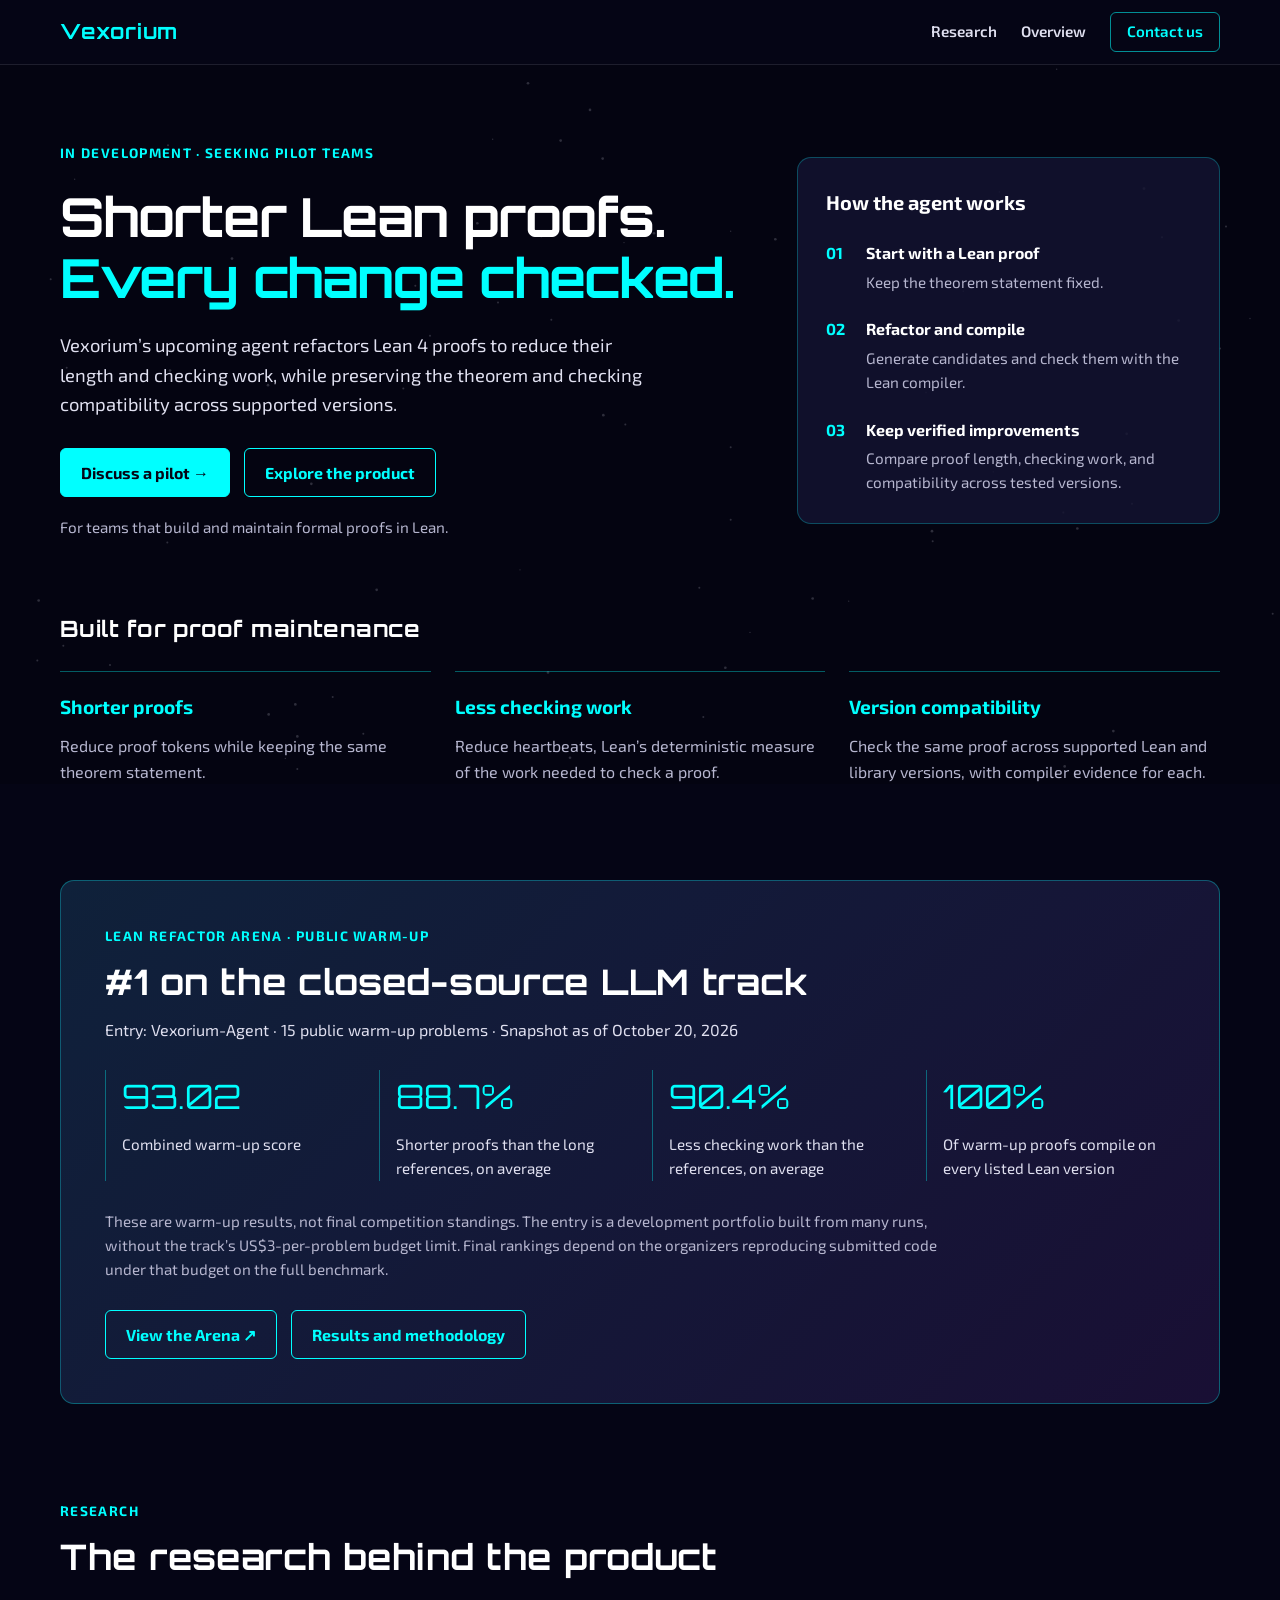
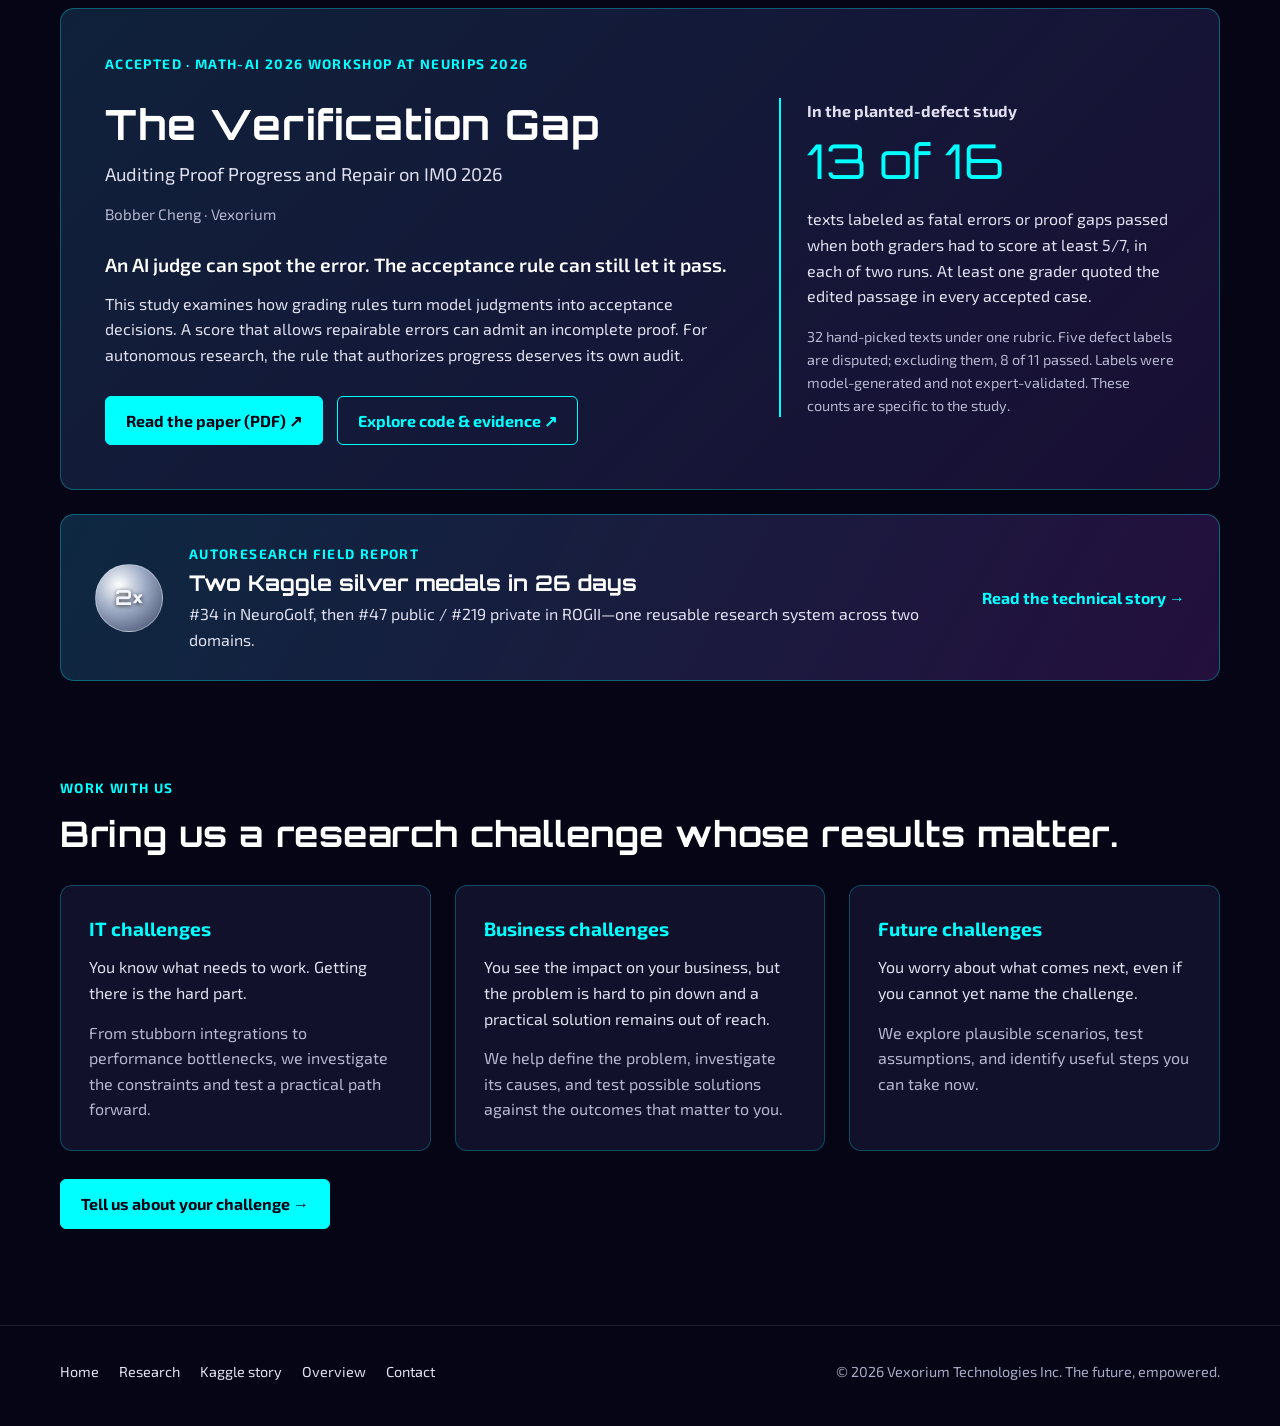
==== commit d384a961: "Add shared sticky navigation and simplify page structure Visitors lost their place after in-page jum" ====
--- a/index.html
+++ b/index.html
@@ -6,15 +6,18 @@
     <title>Vexorium | Verified Lean Proof Refactoring</title>
     <meta name="description" content="Shorter Lean proofs. Every change checked. Explore Vexorium’s upcoming proof refactoring agent, public research results, and pilot opportunities.">
     <link rel="icon" type="image/png" href="./vexorium-logo.png">
-    <link href="https://fonts.googleapis.com/css2?family=Orbitron:wght@400;700&family=Exo+2:wght@300;400&display=swap" rel="stylesheet">
+    <link rel="preconnect" href="https://fonts.googleapis.com">
+    <link rel="preconnect" href="https://fonts.gstatic.com" crossorigin>
+    <link href="https://fonts.googleapis.com/css2?family=Orbitron:wght@400..700&family=Exo+2:wght@300..700&display=swap" rel="stylesheet">
+    <link rel="stylesheet" href="./site.css">
     <style>
-        /* Global Styles and CSS Variables */
         :root {
             --bg-dark: #050515;
             --primary-color: #00ffff; /* Cyan */
-            --secondary-color: #ff00ff; /* Magenta */
             --text-light: #e0e0f0;
+            --text-muted: #b6b6cf;
             --card-bg: rgba(20, 20, 50, 0.8);
+            --line: rgba(0, 255, 255, 0.3);
         }
 
         * {
@@ -30,92 +33,23 @@
             line-height: 1.6;
         }
 
-        .container {
-            max-width: 1200px;
-            margin: 0 auto;
-            padding: 0 20px;
-        }
-
         h1, h2, h3 {
             font-family: 'Orbitron', sans-serif;
-            margin-bottom: 20px;
-            letter-spacing: 1.5px;
+            color: #ffffff;
+            letter-spacing: 0.02em;
+            text-wrap: balance;
         }
 
         a:focus-visible {
             outline: 3px solid #ffffff;
-            outline-offset: 5px;
-        }
-
-        /* Brand and navigation */
-        header {
-            padding: 18px 0;
-            border-bottom: 1px solid rgba(255, 255, 255, 0.1);
-        }
-
-        header .container, .header-actions {
-            display: flex;
-            align-items: center;
-            flex-wrap: wrap;
-            gap: 12px 24px;
-        }
-
-        header .container { justify-content: space-between; }
-
-        .logo {
-            display: inline-flex;
-            align-items: center;
-            min-height: 44px;
-            font-family: 'Orbitron', sans-serif;
-            font-size: 1.35rem;
-            font-weight: 700;
-            color: var(--primary-color);
-            text-decoration: none;
-        }
-
-        .header-actions a {
-            display: inline-flex;
-            align-items: center;
-            min-height: 44px;
-            color: var(--text-light);
-            text-decoration: none;
-            font-weight: 600;
-        }
-
-        .header-actions a:hover { color: var(--primary-color); }
-
-        .header-actions .contact-button {
-            border: 1px solid rgba(0, 255, 255, 0.5);
-            border-radius: 6px;
-            padding: 8px 16px;
-            color: var(--primary-color);
-        }
-
-        /* Product introduction */
-        .hero {
-            position: relative;
-            isolation: isolate;
-            padding: clamp(40px, 6vw, 80px) 0 48px;
-        }
-
-        .hero::before {
-            content: '';
-            position: absolute;
-            inset: 0;
-            z-index: -1;
-            background: url('space-bg.svg') center/cover;
-            opacity: 0.16;
-            pointer-events: none;
-        }
-
-        .hero-layout {
-            display: grid;
-            grid-template-columns: minmax(0, 1.6fr) minmax(0, 1fr);
-            gap: 60px;
-            align-items: center;
-        }
-
-        .product-status, .section-kicker {
+            outline-offset: 4px;
+        }
+
+        /* Every section follows one rhythm: kicker, title, content */
+        .section { margin-top: clamp(56px, 8vw, 96px); }
+        main > .section:last-child { padding-bottom: clamp(56px, 8vw, 96px); }
+
+        .kicker {
             color: var(--primary-color);
             font-size: 0.85rem;
             font-weight: 700;
@@ -123,308 +57,33 @@
             text-transform: uppercase;
         }
 
-        .hero h1 {
-            margin: 22px 0;
-            font-size: clamp(2rem, 4.2vw, 3.6rem);
-            line-height: 1.15;
-            letter-spacing: -0.02em;
-            color: #ffffff;
-            text-wrap: balance;
-        }
-
-        .hero h1 span { color: var(--primary-color); }
-
-        .hero-description {
-            max-width: 55ch;
-            font-size: 1.15rem;
-        }
-
-        .hero-audience {
-            margin-top: 18px;
-            color: #b6b6cf;
+        .section-title {
+            margin: 12px 0 28px;
+            font-size: clamp(1.5rem, 3vw, 2.2rem);
+            line-height: 1.3;
+        }
+
+        .panel {
+            padding: clamp(24px, 4vw, 44px);
+            border: 1px solid var(--line);
+            border-radius: 14px;
+            background: linear-gradient(135deg, rgba(0, 255, 255, 0.07), rgba(255, 0, 255, 0.04)), var(--card-bg);
+        }
+
+        .note {
+            max-width: 95ch;
+            color: var(--text-muted);
             font-size: 0.95rem;
         }
 
-        .proof-process {
-            padding: 28px;
-            border: 1px solid rgba(0, 255, 255, 0.25);
-            border-radius: 14px;
-            background: rgba(20, 20, 50, 0.8);
-        }
-
-        .proof-process h2 {
-            font-family: 'Exo 2', sans-serif;
-            font-size: 1.25rem;
-            letter-spacing: 0;
-            margin-bottom: 22px;
-            color: #ffffff;
-        }
-
-        .proof-process ol {
-            list-style: none;
-            display: grid;
-            gap: 22px;
-        }
-
-        .proof-process li {
-            display: grid;
-            grid-template-columns: 28px minmax(0, 1fr);
-            gap: 12px;
-        }
-
-        .step-number { color: var(--primary-color); font-weight: 700; }
-        .proof-process strong { color: #ffffff; }
-        .proof-process p { margin-top: 4px; color: #b6b6cf; font-size: 0.95rem; }
-
-        .product-benefits { padding: 0 0 64px; }
-        .product-benefits h2 { font-size: 1.4rem; color: #ffffff; margin-bottom: 24px; }
-
-        .benefit-grid {
-            display: grid;
-            grid-template-columns: repeat(3, minmax(0, 1fr));
-            gap: 24px;
-        }
-
-        .benefit {
-            border-top: 1px solid rgba(0, 255, 255, 0.35);
-            padding-top: 20px;
-        }
-
-        .benefit h3 {
-            font-family: 'Exo 2', sans-serif;
-            letter-spacing: 0;
-            font-size: 1.2rem;
-            margin-bottom: 10px;
-            color: var(--primary-color);
-        }
-
-        .benefit p { color: #b6b6cf; }
-
-        .arena { padding-bottom: 64px; }
-
-        .arena-card {
-            padding: clamp(24px, 4vw, 44px);
-            border: 1px solid rgba(0, 255, 255, 0.35);
-            border-radius: 14px;
-            background: linear-gradient(125deg, rgba(0, 255, 255, 0.07), rgba(255, 0, 255, 0.04));
-        }
-
-        .arena h2 {
-            font-size: clamp(1.5rem, 2.8vw, 2.1rem);
-            line-height: 1.3;
-            margin: 14px 0 12px;
-            color: #ffffff;
-        }
-
-        .arena-metrics {
-            display: grid;
-            grid-template-columns: repeat(4, minmax(0, 1fr));
-            gap: 24px;
-            margin: 28px 0;
-        }
-
-        .arena-metrics div { border-left: 1px solid rgba(0, 255, 255, 0.35); padding-left: 16px; }
-        .arena-metrics dt { font-family: 'Orbitron', sans-serif; font-size: clamp(1.6rem, 3vw, 2.1rem); color: var(--primary-color); }
-        .arena-metrics dd { font-size: 0.95rem; margin-top: 8px; }
-        .arena-scope { max-width: 95ch; color: #b6b6cf; font-size: 0.95rem; }
-        .arena-scope + .arena-scope { margin-top: 10px; }
-        .section-kicker { margin-bottom: 20px; }
-
-        /* Autoresearch report and invitation */
-        .achievements {
-            padding: 0 0 70px;
-        }
-
-        .proof-banner {
-            display: grid;
-            grid-template-columns: auto minmax(0, 1fr) auto;
-            gap: 26px;
-            align-items: center;
-            margin: 0 0 40px;
-            padding: 30px 34px;
-            border: 1px solid rgba(0, 255, 255, 0.38);
-            border-radius: 14px;
-            color: var(--text-light);
-            background:
-                linear-gradient(120deg, rgba(0, 255, 255, 0.11), rgba(255, 0, 255, 0.09)),
-                var(--card-bg);
-            box-shadow: 0 12px 45px rgba(0, 0, 0, 0.45);
-            text-decoration: none;
-            transition: transform 0.3s ease, box-shadow 0.3s ease, border-color 0.3s ease;
-        }
-
-        .proof-banner:hover {
-            transform: translateY(-5px);
-            border-color: var(--primary-color);
-            box-shadow: 0 0 30px rgba(0, 255, 255, 0.28);
-        }
-
-        .proof-medal {
-            display: flex;
-            width: 74px;
-            height: 74px;
-            align-items: center;
-            justify-content: center;
-            border: 1px solid rgba(224, 232, 245, 0.42);
-            border-radius: 50%;
-            color: #f3f6ff;
-            background: radial-gradient(circle at 35% 30%, #ffffff, #9caac4 42%, #38435f 100%);
-            font-family: 'Orbitron', sans-serif;
-            font-size: 1.35rem;
-            font-weight: 700;
-            text-shadow: 0 1px 4px rgba(0, 0, 0, 0.75);
-            box-shadow: 0 0 24px rgba(210, 223, 246, 0.18);
-        }
-
-        .proof-copy {
-            display: grid;
-            gap: 4px;
-        }
-
-        .proof-eyebrow {
-            color: var(--primary-color);
-            font-family: 'Orbitron', sans-serif;
-            font-size: 0.72rem;
-            font-weight: 700;
-            letter-spacing: 0.14em;
-            text-transform: uppercase;
-        }
-
-        .proof-copy strong {
-            color: #ffffff;
-            font-family: 'Orbitron', sans-serif;
-            font-size: 1.45rem;
-            line-height: 1.3;
-        }
-
-        .proof-copy span:last-child {
-            color: var(--text-light);
-            font-size: 0.98rem;
-        }
-
-        .proof-cta {
-            color: var(--primary-color);
-            font-family: 'Orbitron', sans-serif;
-            font-size: 0.78rem;
-            font-weight: 700;
-            letter-spacing: 0.06em;
-            white-space: nowrap;
-            text-transform: uppercase;
-        }
-
-        /* Research invitation */
-        .research-invitation {
-            padding: clamp(30px, 5vw, 60px) 20px;
-            text-align: center;
-        }
-
-        .research-invitation h2 {
-            max-width: 850px;
-            margin: 0 auto 28px;
-            color: #ffffff;
-            font-size: clamp(1.5rem, 3vw, 2.3rem);
-            line-height: 1.4;
-        }
-
-        .challenge-categories {
-            display: grid;
-            grid-template-columns: repeat(3, minmax(0, 1fr));
-            gap: 24px;
-            margin: 36px 0;
-            text-align: left;
-        }
-
-        .challenge-category {
-            padding: 28px;
-            border: 1px solid rgba(0, 255, 255, 0.25);
-            border-radius: 12px;
-            background: var(--card-bg);
-        }
-
-        .challenge-category h3 {
-            color: var(--primary-color);
-            font-family: 'Exo 2', sans-serif;
-            font-size: 1.35rem;
-            letter-spacing: 0;
-            margin-bottom: 14px;
-        }
-
-        .challenge-category p + p {
-            margin-top: 14px;
-            color: #b6b6cf;
-        }
-
-        @media (max-width: 900px) {
-            .challenge-categories {
-                grid-template-columns: minmax(0, 1fr);
-            }
-        }
-
-        /* Featured research */
-        .research {
-            padding: 0 0 40px;
-            scroll-margin-top: 30px;
-        }
-
-        .research-card {
-            padding: clamp(24px, 5vw, 56px);
-            border: 1px solid rgba(0, 255, 255, 0.35);
-            border-radius: 14px;
-            background: linear-gradient(135deg, rgba(0, 255, 255, 0.07), rgba(255, 0, 255, 0.05)), var(--card-bg);
-        }
-
-        .research-eyebrow {
-            color: var(--primary-color);
-            font-size: 0.85rem;
-            font-weight: 700;
-            letter-spacing: 0.12em;
-            text-transform: uppercase;
-        }
-
-        .research-layout {
-            display: grid;
-            grid-template-columns: minmax(0, 1.6fr) minmax(0, 1fr);
-            gap: 40px;
-            margin-top: 24px;
-            align-items: start;
-        }
-
-        .research h2 {
-            color: #ffffff;
-            font-size: clamp(1.65rem, 3.5vw, 2.6rem);
-            line-height: 1.25;
-            margin-bottom: 10px;
-        }
-
-        .research-subtitle {
-            font-size: 1.15rem;
-        }
-
-        .research-author {
-            margin-top: 12px;
-            color: #b6b6cf;
-            font-size: 0.95rem;
-        }
-
-        .research-takeaway {
-            margin-top: 24px;
-            color: #ffffff;
-            font-size: 1.2rem;
-            font-weight: 600;
-        }
-
-        .research-summary {
-            margin-top: 10px;
-        }
-
-        .research-actions {
+        .actions {
             display: flex;
             flex-wrap: wrap;
             gap: 14px;
             margin-top: 28px;
         }
 
-        .research-link {
+        .button {
             display: inline-flex;
             align-items: center;
             justify-content: center;
@@ -438,254 +97,444 @@
             transition: background 0.2s, color 0.2s;
         }
 
-        .research-link-primary,
-        .research-link:hover {
+        .button:hover,
+        .button-primary {
             color: var(--bg-dark);
             background: var(--primary-color);
         }
 
-        .research-link-primary:hover {
+        .button-primary:hover {
             background: #ffffff;
             border-color: #ffffff;
         }
 
-        .research a:focus-visible,
-        .research-invitation a:focus-visible {
-            outline: 3px solid #ffffff;
-            outline-offset: 5px;
-        }
-
-        .research-result {
+        /* Product */
+        .hero {
+            position: relative;
+            isolation: isolate;
+            padding-top: clamp(40px, 6vw, 80px);
+        }
+
+        .hero::before {
+            content: '';
+            position: absolute;
+            inset: 0;
+            z-index: -1;
+            background: url('space-bg.svg') center/cover;
+            opacity: 0.16;
+            pointer-events: none;
+        }
+
+        .hero-layout {
+            display: grid;
+            grid-template-columns: minmax(0, 1.6fr) minmax(0, 1fr);
+            gap: clamp(28px, 5vw, 60px);
+            align-items: center;
+        }
+
+        .hero h1 {
+            margin: 22px 0;
+            font-size: clamp(2rem, 4.2vw, 3.6rem);
+            line-height: 1.15;
+            letter-spacing: -0.02em;
+        }
+
+        .hero h1 span { color: var(--primary-color); }
+
+        .hero-description {
+            max-width: 55ch;
+            font-size: 1.15rem;
+        }
+
+        .hero-audience {
+            margin-top: 18px;
+            color: var(--text-muted);
+            font-size: 0.95rem;
+        }
+
+        .process {
+            padding: 28px;
+            border: 1px solid rgba(0, 255, 255, 0.25);
+            border-radius: 14px;
+            background: var(--card-bg);
+        }
+
+        .process h2 {
+            margin-bottom: 22px;
+            font-family: 'Exo 2', sans-serif;
+            font-size: 1.25rem;
+            letter-spacing: 0;
+        }
+
+        .process ol {
+            display: grid;
+            gap: 22px;
+            list-style: none;
+        }
+
+        .process li {
+            display: grid;
+            grid-template-columns: 28px minmax(0, 1fr);
+            gap: 12px;
+        }
+
+        .step-number { color: var(--primary-color); font-weight: 700; }
+        .process strong { color: #ffffff; }
+        .process p { margin-top: 4px; color: var(--text-muted); font-size: 0.95rem; }
+
+        .benefits { margin-top: clamp(48px, 6vw, 72px); }
+        .benefits h2 { margin-bottom: 24px; font-size: 1.4rem; }
+
+        .benefit-grid {
+            display: grid;
+            grid-template-columns: repeat(3, minmax(0, 1fr));
+            gap: 24px;
+        }
+
+        .benefit {
+            padding-top: 20px;
+            border-top: 1px solid rgba(0, 255, 255, 0.35);
+        }
+
+        .benefit h3, .challenge h3 {
+            margin-bottom: 10px;
+            color: var(--primary-color);
+            font-family: 'Exo 2', sans-serif;
+            font-size: 1.2rem;
+            letter-spacing: 0;
+        }
+
+        .benefit p { color: var(--text-muted); }
+
+        /* Results */
+        #results .section-title { margin-bottom: 12px; }
+
+        .metrics {
+            display: grid;
+            grid-template-columns: repeat(4, minmax(0, 1fr));
+            gap: 24px;
+            margin: 28px 0;
+        }
+
+        .metrics div { padding-left: 16px; border-left: 1px solid rgba(0, 255, 255, 0.35); }
+        .metrics dt { color: var(--primary-color); font-family: 'Orbitron', sans-serif; font-size: clamp(1.6rem, 3vw, 2.1rem); }
+        .metrics dd { margin-top: 8px; font-size: 0.95rem; }
+
+        /* Research */
+        .paper-layout {
+            display: grid;
+            grid-template-columns: minmax(0, 1.6fr) minmax(0, 1fr);
+            gap: 40px;
+            margin-top: 24px;
+            align-items: start;
+        }
+
+        .paper h3 {
+            margin-bottom: 10px;
+            font-size: clamp(1.65rem, 3.5vw, 2.6rem);
+            line-height: 1.25;
+        }
+
+        .paper-subtitle { font-size: 1.15rem; }
+        .paper-author { margin-top: 12px; color: var(--text-muted); font-size: 0.95rem; }
+
+        .paper-takeaway {
+            margin: 24px 0 10px;
+            color: #ffffff;
+            font-size: 1.2rem;
+            font-weight: 600;
+        }
+
+        .paper-result {
+            padding-left: 26px;
             border-left: 2px solid var(--primary-color);
-            padding-left: 26px;
-        }
-
-        .research-result h3 {
-            font-family: 'Exo 2', sans-serif;
-            font-size: 1rem;
-            letter-spacing: 0;
-            margin-bottom: 6px;
-        }
-
-        .research-count {
+        }
+
+        .paper-result h4 { margin-bottom: 6px; font-size: 1rem; }
+
+        .paper-count {
+            margin-bottom: 14px;
             color: var(--primary-color);
             font-family: 'Orbitron', sans-serif;
             font-size: clamp(2rem, 4vw, 3rem);
             line-height: 1.3;
-            margin-bottom: 14px;
-        }
-
-        .research-scope {
-            color: #b6b6cf;
-            font-size: 0.9rem;
-            margin-top: 16px;
-        }
-
-        footer {
-            padding: 24px 20px;
-            border-top: 1px solid rgba(255, 255, 255, 0.15);
-            color: #b6b6cf;
-            text-align: center;
-            font-size: 0.9rem;
-        }
-
-        @media (max-width: 1000px) {
-            .hero-layout { gap: 28px; }
-        }
-
-        /* Responsive adjustments for smaller screens */
-        @media (max-width: 768px) {
-            header { padding: 12px 0; }
-            header .container { gap: 4px 12px; }
-            .hero-layout, .benefit-grid {
+        }
+
+        .paper-result .note { margin-top: 16px; font-size: 0.9rem; }
+
+        .story-link {
+            display: grid;
+            grid-template-columns: auto minmax(0, 1fr) auto;
+            gap: 26px;
+            align-items: center;
+            margin-top: 24px;
+            padding: 28px 34px;
+            border: 1px solid var(--line);
+            border-radius: 14px;
+            color: var(--text-light);
+            background: linear-gradient(120deg, rgba(0, 255, 255, 0.1), rgba(255, 0, 255, 0.08)), var(--card-bg);
+            text-decoration: none;
+            transition: border-color 0.2s, box-shadow 0.2s;
+        }
+
+        .story-link:hover {
+            border-color: var(--primary-color);
+            box-shadow: 0 0 30px rgba(0, 255, 255, 0.2);
+        }
+
+        .story-medal {
+            display: flex;
+            width: 68px;
+            height: 68px;
+            align-items: center;
+            justify-content: center;
+            border: 1px solid rgba(224, 232, 245, 0.42);
+            border-radius: 50%;
+            color: #f3f6ff;
+            background: radial-gradient(circle at 35% 30%, #ffffff, #9caac4 42%, #38435f 100%);
+            font-family: 'Orbitron', sans-serif;
+            font-size: 1.3rem;
+            font-weight: 700;
+            text-shadow: 0 1px 4px rgba(0, 0, 0, 0.75);
+        }
+
+        .story-copy { display: grid; gap: 4px; }
+
+        .story-copy strong {
+            color: #ffffff;
+            font-family: 'Orbitron', sans-serif;
+            font-size: 1.35rem;
+            line-height: 1.3;
+        }
+
+        .story-cta {
+            color: var(--primary-color);
+            font-weight: 700;
+            white-space: nowrap;
+        }
+
+        /* Work with us */
+        .challenge-grid {
+            display: grid;
+            grid-template-columns: repeat(3, minmax(0, 1fr));
+            gap: 24px;
+        }
+
+        .challenge {
+            padding: 28px;
+            border: 1px solid rgba(0, 255, 255, 0.25);
+            border-radius: 12px;
+            background: var(--card-bg);
+        }
+
+        .challenge p + p {
+            margin-top: 14px;
+            color: var(--text-muted);
+        }
+
+        @media (max-width: 900px) {
+            .hero-layout, .paper-layout, .challenge-grid {
                 grid-template-columns: minmax(0, 1fr);
             }
-            .hero-layout { gap: 36px; }
-            .header-actions { gap: 12px; font-size: 0.875rem; }
-            .header-actions .contact-button { border: 0; padding: 0; }
-            .arena-metrics { grid-template-columns: repeat(2, minmax(0, 1fr)); }
+            .metrics { grid-template-columns: repeat(2, minmax(0, 1fr)); }
+        }
+
+        @media (max-width: 720px) {
+            .benefit-grid { grid-template-columns: minmax(0, 1fr); }
             .hero { padding-top: 36px; }
-            .proof-process { padding: 24px; }
-            .proof-banner {
+            .process { padding: 24px; }
+            .actions {
+                flex-direction: column;
+                align-items: stretch;
+            }
+            .paper-result { padding-left: 20px; }
+            .story-link {
                 grid-template-columns: auto minmax(0, 1fr);
                 gap: 18px;
                 padding: 24px;
             }
-            .proof-medal {
-                width: 58px;
-                height: 58px;
-                font-size: 1rem;
-            }
-            .proof-copy strong {
-                font-size: 1.15rem;
-            }
-            .proof-cta {
-                grid-column: 1 / -1;
-            }
-            .research-layout {
-                grid-template-columns: minmax(0, 1fr);
-                gap: 30px;
-            }
-            .research-actions {
-                flex-direction: column;
-                align-items: stretch;
-            }
-            .research-result {
-                padding-left: 20px;
-            }
-          }
+            .story-medal { width: 56px; height: 56px; font-size: 1rem; }
+            .story-copy strong { font-size: 1.15rem; }
+            .story-cta { grid-column: 1 / -1; }
+        }
+
         @media (max-width: 380px) {
-            .arena-metrics { grid-template-columns: minmax(0, 1fr); }
-        }
-      </style>
-  </head>
-<body>
-    <header>
-        <div class="container">
-            <a class="logo" href="./" aria-label="Vexorium home">Vexorium</a>
-            <nav class="header-actions" aria-label="Main navigation">
-                <a href="./overview.html">Product overview</a>
-                <a href="#verification-gap">Research</a>
-                <a class="contact-button" href="mailto:Jennifer.Y@Vexorium.net">Contact us</a>
+            .metrics { grid-template-columns: minmax(0, 1fr); }
+        }
+    </style>
+</head>
+<body id="top">
+    <a class="skip-link" href="#main">Skip to content</a>
+    <header class="site-header">
+        <div class="container site-bar">
+            <a class="site-logo" href="./" aria-label="Vexorium home">Vexorium</a>
+            <nav class="site-nav" aria-label="Main">
+                <a href="#research">Research</a>
+                <a href="./overview.html">Overview</a>
+                <a class="site-contact" href="mailto:Jennifer.Y@Vexorium.net">Contact<span class="site-contact-extra">&nbsp;us</span></a>
             </nav>
         </div>
+        <nav class="page-nav" aria-label="On this page">
+            <div class="container page-nav-inner">
+                <span class="page-nav-label">On this page</span>
+                <ul class="page-nav-links">
+                    <li><a href="#product">Product</a></li>
+                    <li><a href="#results">Results</a></li>
+                    <li><a href="#research">Research</a></li>
+                    <li><a href="#work-with-us">Work with us</a></li>
+                </ul>
+                <a class="to-top" href="#top">Top <span aria-hidden="true">&nbsp;↑</span></a>
+            </div>
+        </nav>
     </header>
 
-    <main>
-        <section class="hero" aria-labelledby="product-title">
-            <div class="container hero-layout">
-                <div class="hero-content">
-                    <p class="product-status">In development · Seeking pilot teams</p>
-                    <h1 id="product-title">Shorter Lean proofs.<br><span>Every change checked.</span></h1>
-                    <p class="hero-description">Vexorium’s upcoming agent refactors Lean 4 proofs to reduce their length and checking work, while preserving the theorem and checking compatibility across supported versions.</p>
-                    <div class="research-actions">
-                        <a class="research-link research-link-primary" href="mailto:Jennifer.Y@Vexorium.net?subject=Lean%20proof%20refactoring%20pilot">Discuss a pilot <span aria-hidden="true">&nbsp;→</span></a>
-                        <a class="research-link" href="./overview.html">Explore the product</a>
+    <main id="main">
+        <section id="product" class="hero" aria-labelledby="product-title">
+            <div class="container">
+                <div class="hero-layout">
+                    <div>
+                        <p class="kicker">In development · Seeking pilot teams</p>
+                        <h1 id="product-title">Shorter Lean proofs.<br><span>Every change checked.</span></h1>
+                        <p class="hero-description">Vexorium’s upcoming agent refactors Lean 4 proofs to reduce their length and checking work, while preserving the theorem and checking compatibility across supported versions.</p>
+                        <div class="actions">
+                            <a class="button button-primary" href="mailto:Jennifer.Y@Vexorium.net?subject=Lean%20proof%20refactoring%20pilot">Discuss a pilot <span aria-hidden="true">&nbsp;→</span></a>
+                            <a class="button" href="./overview.html">Explore the product</a>
+                        </div>
+                        <p class="hero-audience">For teams that build and maintain formal proofs in Lean.</p>
                     </div>
-                    <p class="hero-audience">For teams that build and maintain formal proofs in Lean.</p>
+                    <aside class="process" aria-labelledby="process-title">
+                        <h2 id="process-title">How the agent works</h2>
+                        <ol>
+                            <li><span class="step-number" aria-hidden="true">01</span><div><strong>Start with a Lean proof</strong><p>Keep the theorem statement fixed.</p></div></li>
+                            <li><span class="step-number" aria-hidden="true">02</span><div><strong>Refactor and compile</strong><p>Generate candidates and check them with the Lean compiler.</p></div></li>
+                            <li><span class="step-number" aria-hidden="true">03</span><div><strong>Keep verified improvements</strong><p>Compare proof length, checking work, and compatibility across tested versions.</p></div></li>
+                        </ol>
+                    </aside>
                 </div>
-                <aside class="proof-process" aria-labelledby="process-title">
-                    <h2 id="process-title">How the agent works</h2>
-                    <ol>
-                        <li><span class="step-number" aria-hidden="true">01</span><div><strong>Start with a Lean proof</strong><p>Keep the theorem statement fixed.</p></div></li>
-                        <li><span class="step-number" aria-hidden="true">02</span><div><strong>Refactor and compile</strong><p>Generate candidates and check them with the Lean compiler.</p></div></li>
-                        <li><span class="step-number" aria-hidden="true">03</span><div><strong>Keep verified improvements</strong><p>Compare proof length, checking work, and compatibility across tested versions.</p></div></li>
-                    </ol>
-                </aside>
-            </div>
-        </section>
-
-        <section class="product-benefits" aria-labelledby="benefits-title">
-            <div class="container">
-                <h2 id="benefits-title">Built for proof maintenance</h2>
-                <div class="benefit-grid">
-                    <article class="benefit"><h3>Shorter proofs</h3><p>Reduce proof tokens while keeping the same theorem statement.</p></article>
-                    <article class="benefit"><h3>Less checking work</h3><p>Reduce heartbeats, Lean’s deterministic measure of the work needed to check a proof.</p></article>
-                    <article class="benefit"><h3>Version compatibility</h3><p>Check the same proof across supported Lean and library versions, with compiler evidence for each.</p></article>
+
+                <div class="benefits">
+                    <h2>Built for proof maintenance</h2>
+                    <div class="benefit-grid">
+                        <article class="benefit"><h3>Shorter proofs</h3><p>Reduce proof tokens while keeping the same theorem statement.</p></article>
+                        <article class="benefit"><h3>Less checking work</h3><p>Reduce heartbeats, Lean’s deterministic measure of the work needed to check a proof.</p></article>
+                        <article class="benefit"><h3>Version compatibility</h3><p>Check the same proof across supported Lean and library versions, with compiler evidence for each.</p></article>
+                    </div>
                 </div>
             </div>
         </section>
 
-        <section class="arena" aria-labelledby="arena-title">
+        <section id="results" class="section" aria-labelledby="results-title">
             <div class="container">
-                <div class="arena-card">
-                    <p class="section-kicker">Lean Refactor Arena · Public warm-up · October 20, 2026</p>
-                    <h2 id="arena-title">#1 on the closed-source LLM track</h2>
-                    <p>Entry: Vexorium-Agent · 15 public warm-up problems</p>
-                    <dl class="arena-metrics">
+                <div class="panel">
+                    <p class="kicker">Lean Refactor Arena · Public warm-up</p>
+                    <h2 id="results-title" class="section-title">#1 on the closed-source LLM track</h2>
+                    <p>Entry: Vexorium-Agent · 15 public warm-up problems · Snapshot as of October 20, 2026</p>
+                    <dl class="metrics">
                         <div><dt>93.02</dt><dd>Combined warm-up score</dd></div>
                         <div><dt>88.7%</dt><dd>Shorter proofs than the long references, on average</dd></div>
                         <div><dt>90.4%</dt><dd>Less checking work than the references, on average</dd></div>
                         <div><dt>100%</dt><dd>Of warm-up proofs compile on every listed Lean version</dd></div>
                     </dl>
-                    <p class="arena-scope">Snapshot as of October 20, 2026. This warm-up entry is a development portfolio built from many runs, without the track’s US$3-per-problem budget limit.</p>
-                    <p class="arena-scope">Final rankings depend on the organizers reproducing submitted code under that budget on the full benchmark. These are warm-up results, not final competition standings.</p>
-                    <div class="research-actions">
-                        <a class="research-link" href="https://huggingface.co/spaces/delta-lab-ai/lean-refactor-arena">View the Arena <span aria-hidden="true">&nbsp;↗</span></a>
-                        <a class="research-link" href="./overview.html#s3">Results and methodology</a>
+                    <p class="note">These are warm-up results, not final competition standings. The entry is a development portfolio built from many runs, without the track’s US$3-per-problem budget limit. Final rankings depend on the organizers reproducing submitted code under that budget on the full benchmark.</p>
+                    <div class="actions">
+                        <a class="button" href="https://huggingface.co/spaces/delta-lab-ai/lean-refactor-arena">View the Arena <span aria-hidden="true">&nbsp;↗</span></a>
+                        <a class="button" href="./overview.html#traction">Results and methodology</a>
                     </div>
                 </div>
             </div>
         </section>
 
-      <section id="verification-gap" class="research" aria-labelledby="research-title">
-          <div class="container">
-              <p class="section-kicker">Research behind the product</p>
-              <article class="research-card">
-                  <p class="research-eyebrow">Accepted · MATH-AI 2026 workshop at NeurIPS 2026</p>
-                  <div class="research-layout">
-                      <div>
-                          <h2 id="research-title">The Verification Gap</h2>
-                          <p class="research-subtitle">Auditing Proof Progress and Repair on IMO 2026</p>
-                          <p class="research-author">Bobber Cheng · Vexorium</p>
-                          <p class="research-takeaway">An AI judge can spot the error. The acceptance rule can still let it pass.</p>
-                          <p class="research-summary">This study examines how grading rules turn model judgments into acceptance decisions. A score that allows repairable errors can admit an incomplete proof. For autonomous research, the rule that authorizes progress deserves its own audit.</p>
-                          <div class="research-actions">
-                              <a class="research-link research-link-primary" href="https://github.com/bobbercheng/verification-gap/blob/main/paper.pdf">Read the paper (PDF) <span aria-hidden="true">&nbsp;↗</span></a>
-                              <a class="research-link" href="https://github.com/bobbercheng/verification-gap">Explore code &amp; evidence <span aria-hidden="true">&nbsp;↗</span></a>
-                          </div>
-                      </div>
-                      <aside class="research-result" aria-labelledby="research-result-title">
-                          <h3 id="research-result-title">In the planted-defect study</h3>
-                          <p class="research-count">13 of 16</p>
-                          <p>texts labeled as fatal errors or proof gaps passed when both graders had to score at least 5/7, in each of two runs. At least one grader quoted the edited passage in every accepted case.</p>
-                          <p class="research-scope">32 hand-picked texts under one rubric. Five defect labels are disputed; excluding them, 8 of 11 passed. Labels were model-generated and not expert-validated. These counts are specific to the study.</p>
-                      </aside>
-                  </div>
-              </article>
-          </div>
-      </section>
-
-    <section class="achievements" id="achievements">
-        <div class="container">
-            <a class="proof-banner" href="./kaggle-autoresearch.html">
-                <span class="proof-medal">2×</span>
-                <span class="proof-copy">
-                    <span class="proof-eyebrow">Autoresearch field report</span>
-                    <strong>Two Kaggle silver medals in 26 days</strong>
-                    <span>#34 in NeuroGolf, then #47 public / #219 private in ROGII—one reusable research system across two domains.</span>
-                </span>
-                <span class="proof-cta">Read the technical story →</span>
-            </a>
-            <section class="research-invitation" aria-labelledby="invitation-title">
-                <h2 id="invitation-title">Bring us a research challenge whose results matter.</h2>
-                <div class="challenge-categories">
-                    <article class="challenge-category">
+        <section id="research" class="section" aria-labelledby="research-title">
+            <div class="container">
+                <p class="kicker">Research</p>
+                <h2 id="research-title" class="section-title">The research behind the product</h2>
+                <article id="verification-gap" class="panel paper" aria-labelledby="paper-title">
+                    <p class="kicker">Accepted · MATH-AI 2026 workshop at NeurIPS 2026</p>
+                    <div class="paper-layout">
+                        <div>
+                            <h3 id="paper-title">The Verification Gap</h3>
+                            <p class="paper-subtitle">Auditing Proof Progress and Repair on IMO 2026</p>
+                            <p class="paper-author">Bobber Cheng · Vexorium</p>
+                            <p class="paper-takeaway">An AI judge can spot the error. The acceptance rule can still let it pass.</p>
+                            <p>This study examines how grading rules turn model judgments into acceptance decisions. A score that allows repairable errors can admit an incomplete proof. For autonomous research, the rule that authorizes progress deserves its own audit.</p>
+                            <div class="actions">
+                                <a class="button button-primary" href="https://github.com/bobbercheng/verification-gap/blob/main/paper.pdf">Read the paper (PDF) <span aria-hidden="true">&nbsp;↗</span></a>
+                                <a class="button" href="https://github.com/bobbercheng/verification-gap">Explore code &amp; evidence <span aria-hidden="true">&nbsp;↗</span></a>
+                            </div>
+                        </div>
+                        <aside class="paper-result" aria-labelledby="paper-result-title">
+                            <h4 id="paper-result-title">In the planted-defect study</h4>
+                            <p class="paper-count">13 of 16</p>
+                            <p>texts labeled as fatal errors or proof gaps passed when both graders had to score at least 5/7, in each of two runs. At least one grader quoted the edited passage in every accepted case.</p>
+                            <p class="note">32 hand-picked texts under one rubric. Five defect labels are disputed; excluding them, 8 of 11 passed. Labels were model-generated and not expert-validated. These counts are specific to the study.</p>
+                        </aside>
+                    </div>
+                </article>
+
+                <a id="achievements" class="story-link" href="./kaggle-autoresearch.html">
+                    <span class="story-medal" aria-hidden="true">2×</span>
+                    <span class="story-copy">
+                        <span class="kicker">Autoresearch field report</span>
+                        <strong>Two Kaggle silver medals in 26 days</strong>
+                        <span>#34 in NeuroGolf, then #47 public / #219 private in ROGII—one reusable research system across two domains.</span>
+                    </span>
+                    <span class="story-cta">Read the technical story <span aria-hidden="true">→</span></span>
+                </a>
+            </div>
+        </section>
+
+        <section id="work-with-us" class="section" aria-labelledby="work-title">
+            <div class="container">
+                <p class="kicker">Work with us</p>
+                <h2 id="work-title" class="section-title">Bring us a research challenge whose results matter.</h2>
+                <div class="challenge-grid">
+                    <article class="challenge">
                         <h3>IT challenges</h3>
                         <p>You know what needs to work. Getting there is the hard part.</p>
                         <p>From stubborn integrations to performance bottlenecks, we investigate the constraints and test a practical path forward.</p>
                     </article>
-                    <article class="challenge-category">
+                    <article class="challenge">
                         <h3>Business challenges</h3>
                         <p>You see the impact on your business, but the problem is hard to pin down and a practical solution remains out of reach.</p>
                         <p>We help define the problem, investigate its causes, and test possible solutions against the outcomes that matter to you.</p>
                     </article>
-                    <article class="challenge-category">
+                    <article class="challenge">
                         <h3>Future challenges</h3>
                         <p>You worry about what comes next, even if you cannot yet name the challenge.</p>
                         <p>We explore plausible scenarios, test assumptions, and identify useful steps you can take now.</p>
                     </article>
                 </div>
-                <a class="research-link research-link-primary" href="mailto:Jennifer.Y@Vexorium.net?subject=Research%20challenge">Tell us about your challenge <span aria-hidden="true">&nbsp;→</span></a>
-            </section>
-          </div>
-      </section>
-  </main>
-
-<footer>
-    <p>&copy; 2026 Vexorium. The Future, Empowered.</p>
-</footer>
-
-<script>
-// Preserve previously shared graph links after retiring the homepage modal.
-(function() {
-    const open = (new URLSearchParams(window.location.search).get('open') || '').toLowerCase();
-    const hash = window.location.hash.toLowerCase();
-    if (['claude', 'graph', 'explore-claude'].includes(open) ||
-        ['#explore-claude', '#explore-claude-open'].includes(hash)) {
-        window.location.replace('./explore.html');
-    }
-})();
-</script>
+                <div class="actions">
+                    <a class="button button-primary" href="mailto:Jennifer.Y@Vexorium.net?subject=Research%20challenge">Tell us about your challenge <span aria-hidden="true">&nbsp;→</span></a>
+                </div>
+            </div>
+        </section>
+    </main>
+
+    <footer class="site-footer">
+        <div class="container site-footer-inner">
+            <nav aria-label="Footer">
+                <a href="./">Home</a>
+                <a href="#research">Research</a>
+                <a href="./kaggle-autoresearch.html">Kaggle story</a>
+                <a href="./overview.html">Overview</a>
+                <a href="mailto:Jennifer.Y@Vexorium.net">Contact</a>
+            </nav>
+            <p>&copy; 2026 Vexorium Technologies Inc. The future, empowered.</p>
+        </div>
+    </footer>
+
+    <script src="./site.js"></script>
+    <script>
+    // Preserve previously shared graph links after retiring the homepage modal.
+    (function() {
+        const open = (new URLSearchParams(window.location.search).get('open') || '').toLowerCase();
+        const hash = window.location.hash.toLowerCase();
+        if (['claude', 'graph', 'explore-claude'].includes(open) ||
+            ['#explore-claude', '#explore-claude-open'].includes(hash)) {
+            window.location.replace('./explore.html');
+        }
+    })();
+    </script>
 </body>
 </html>
--- a/site.css
+++ b/site.css
@@ -0,0 +1,324 @@
+/* Shared site chrome for every Vexorium page: layout container, sticky header,
+   on-page navigator, breadcrumb and footer. Page styles live inline in each page. */
+:root {
+    --site-bg: #050515;
+    --site-cyan: #00ffff;
+    --site-text: #e0e0f0;
+    --site-muted: #a9abc6;
+    --site-line: rgba(255, 255, 255, 0.1);
+    --site-gutter: 20px;
+    --site-bar-h: 64px;
+    --site-subnav-h: 44px;
+    /* Anchor targets land below the header and the on-page navigator. */
+    --site-offset: calc(var(--site-bar-h) + var(--site-subnav-h) + 16px);
+}
+
+html {
+    scroll-padding-top: var(--site-offset);
+}
+
+@media (prefers-reduced-motion: no-preference) {
+    html { scroll-behavior: smooth; }
+}
+
+.container {
+    width: min(100% - max(var(--site-gutter), env(safe-area-inset-left, 0px))
+                    - max(var(--site-gutter), env(safe-area-inset-right, 0px)), 1160px);
+    margin-inline: auto;
+}
+
+.skip-link {
+    position: absolute;
+    top: -100px;
+    left: 12px;
+    z-index: 100;
+    padding: 10px 16px;
+    border-radius: 6px;
+    color: var(--site-bg);
+    background: var(--site-cyan);
+    font-weight: 700;
+    text-decoration: none;
+}
+
+.skip-link:focus { top: 12px; }
+
+/* Header */
+.site-header {
+    position: sticky;
+    top: 0;
+    z-index: 50;
+    border-bottom: 1px solid var(--site-line);
+    background: var(--site-bg);
+    font-family: 'Exo 2', sans-serif;
+    line-height: 1.4;
+}
+
+.site-bar {
+    display: flex;
+    align-items: center;
+    justify-content: space-between;
+    gap: 16px;
+    height: var(--site-bar-h);
+}
+
+.site-logo {
+    display: inline-flex;
+    align-items: center;
+    min-height: 44px;
+    color: var(--site-cyan);
+    font-family: 'Orbitron', sans-serif;
+    font-size: 1.3rem;
+    font-weight: 700;
+    letter-spacing: 0.04em;
+    text-decoration: none;
+}
+
+.site-nav {
+    display: flex;
+    align-items: center;
+    gap: 24px;
+}
+
+.site-nav a {
+    position: relative;
+    display: inline-flex;
+    align-items: center;
+    min-height: 44px;
+    color: var(--site-text);
+    font-size: 0.95rem;
+    font-weight: 600;
+    text-decoration: none;
+    white-space: nowrap;
+}
+
+.site-nav a:hover { color: #ffffff; }
+
+.site-nav a[aria-current]::after {
+    content: '';
+    position: absolute;
+    right: 0;
+    bottom: 8px;
+    left: 0;
+    height: 2px;
+    border-radius: 2px;
+    background: var(--site-cyan);
+}
+
+.site-nav .site-contact {
+    min-height: 40px;
+    padding: 0 16px;
+    border: 1px solid rgba(0, 255, 255, 0.55);
+    border-radius: 6px;
+    color: var(--site-cyan);
+}
+
+.site-nav .site-contact:hover {
+    color: var(--site-bg);
+    background: var(--site-cyan);
+}
+
+/* On-page navigator: revealed by site.js once the first screen scrolls away */
+.page-nav {
+    position: absolute;
+    top: calc(100% + 1px);
+    right: 0;
+    left: 0;
+    border-bottom: 1px solid var(--site-line);
+    background: #0a0a20;
+    opacity: 0;
+    visibility: hidden;
+    transform: translateY(-6px);
+    transition: opacity 0.2s ease, transform 0.2s ease, visibility 0s linear 0.2s;
+}
+
+.site-header.is-scrolled .page-nav {
+    opacity: 1;
+    visibility: visible;
+    transform: none;
+    transition: opacity 0.2s ease, transform 0.2s ease;
+}
+
+.page-nav-inner {
+    display: flex;
+    align-items: center;
+    gap: 16px;
+    height: var(--site-subnav-h);
+}
+
+.page-nav-label {
+    flex: none;
+    color: var(--site-muted);
+    font-size: 0.72rem;
+    font-weight: 700;
+    letter-spacing: 0.12em;
+    text-transform: uppercase;
+}
+
+.page-nav-links {
+    position: relative;
+    display: flex;
+    flex: 1;
+    min-width: 0;
+    margin: 0;
+    padding: 0;
+    overflow-x: auto;
+    list-style: none;
+    scrollbar-width: none;
+}
+
+.page-nav-links::-webkit-scrollbar { display: none; }
+
+.page-nav-links a {
+    display: flex;
+    align-items: center;
+    height: var(--site-subnav-h);
+    padding: 0 10px;
+    border-bottom: 2px solid transparent;
+    color: var(--site-muted);
+    font-size: 0.9rem;
+    font-weight: 600;
+    text-decoration: none;
+    white-space: nowrap;
+}
+
+.page-nav-links a:hover { color: #ffffff; }
+
+.page-nav-links a[aria-current] {
+    border-bottom-color: var(--site-cyan);
+    color: var(--site-cyan);
+}
+
+.to-top {
+    flex: none;
+    display: inline-flex;
+    align-items: center;
+    height: 32px;
+    padding: 0 12px;
+    border: 1px solid rgba(255, 255, 255, 0.2);
+    border-radius: 999px;
+    color: var(--site-text);
+    font-size: 0.85rem;
+    font-weight: 600;
+    text-decoration: none;
+    white-space: nowrap;
+}
+
+.to-top:hover {
+    border-color: var(--site-cyan);
+    color: var(--site-cyan);
+}
+
+.site-header a:focus-visible,
+.breadcrumb a:focus-visible,
+.site-footer a:focus-visible {
+    outline: 2px solid #ffffff;
+    outline-offset: 2px;
+}
+
+/* The link row scrolls, which clips anything drawn outside it. */
+.site-header .page-nav-links a:focus-visible { outline-offset: -2px; }
+
+/* Breadcrumb on pages below the homepage */
+.breadcrumb ol {
+    display: flex;
+    flex-wrap: wrap;
+    margin: 0 0 22px;
+    padding: 0;
+    color: var(--site-muted);
+    font-family: 'Exo 2', sans-serif;
+    font-size: 0.9rem;
+    letter-spacing: 0;
+    list-style: none;
+    text-transform: none;
+}
+
+.breadcrumb li + li::before {
+    content: '/';
+    margin: 0 10px;
+    color: rgba(255, 255, 255, 0.3);
+}
+
+.breadcrumb a {
+    color: var(--site-text);
+    text-decoration: none;
+}
+
+.breadcrumb a:hover {
+    color: var(--site-cyan);
+    text-decoration: underline;
+}
+
+/* Footer */
+.site-footer {
+    padding: 28px 0 36px;
+    border-top: 1px solid var(--site-line);
+    color: var(--site-muted);
+    font-family: 'Exo 2', sans-serif;
+    font-size: 0.9rem;
+    line-height: 1.5;
+}
+
+.site-footer-inner {
+    display: flex;
+    flex-wrap: wrap;
+    align-items: center;
+    justify-content: space-between;
+    gap: 12px 24px;
+}
+
+.site-footer nav {
+    display: flex;
+    flex-wrap: wrap;
+    gap: 0 20px;
+}
+
+.site-footer a {
+    display: inline-flex;
+    align-items: center;
+    min-height: 36px;
+    color: var(--site-text);
+    text-decoration: none;
+}
+
+.site-footer a:hover { color: var(--site-cyan); }
+
+.site-footer p { margin: 0; }
+
+@media (max-width: 900px) {
+    .page-nav-label { display: none; }
+    .page-nav-inner { gap: 8px; }
+    .page-nav-links {
+        margin-left: -8px;
+        -webkit-mask-image: linear-gradient(90deg, #000 calc(100% - 24px), transparent);
+        mask-image: linear-gradient(90deg, #000 calc(100% - 24px), transparent);
+    }
+    .page-nav-links a { padding: 0 8px; }
+}
+
+@media (max-width: 720px) {
+    :root {
+        --site-gutter: 16px;
+        --site-bar-h: 56px;
+    }
+
+    .site-logo { font-size: 1.05rem; }
+    .site-nav { gap: 14px; }
+    .site-nav a { font-size: 0.875rem; }
+    .site-nav .site-contact { padding: 0 12px; }
+    .site-contact-extra { display: none; }
+    .page-nav-links a { font-size: 0.85rem; }
+}
+
+/* Smallest phones: keep the logo and all three links on one row. */
+@media (max-width: 374px) {
+    .site-bar { gap: 8px; }
+    .site-logo { font-size: 0.9rem; letter-spacing: 0; }
+    .site-nav { gap: 10px; }
+    .site-nav a { font-size: 0.8125rem; }
+    .site-nav .site-contact { padding: 0 8px; }
+}
+
+@media print {
+    .skip-link, .site-header, .breadcrumb { display: none; }
+    .site-footer nav { display: none; }
+}
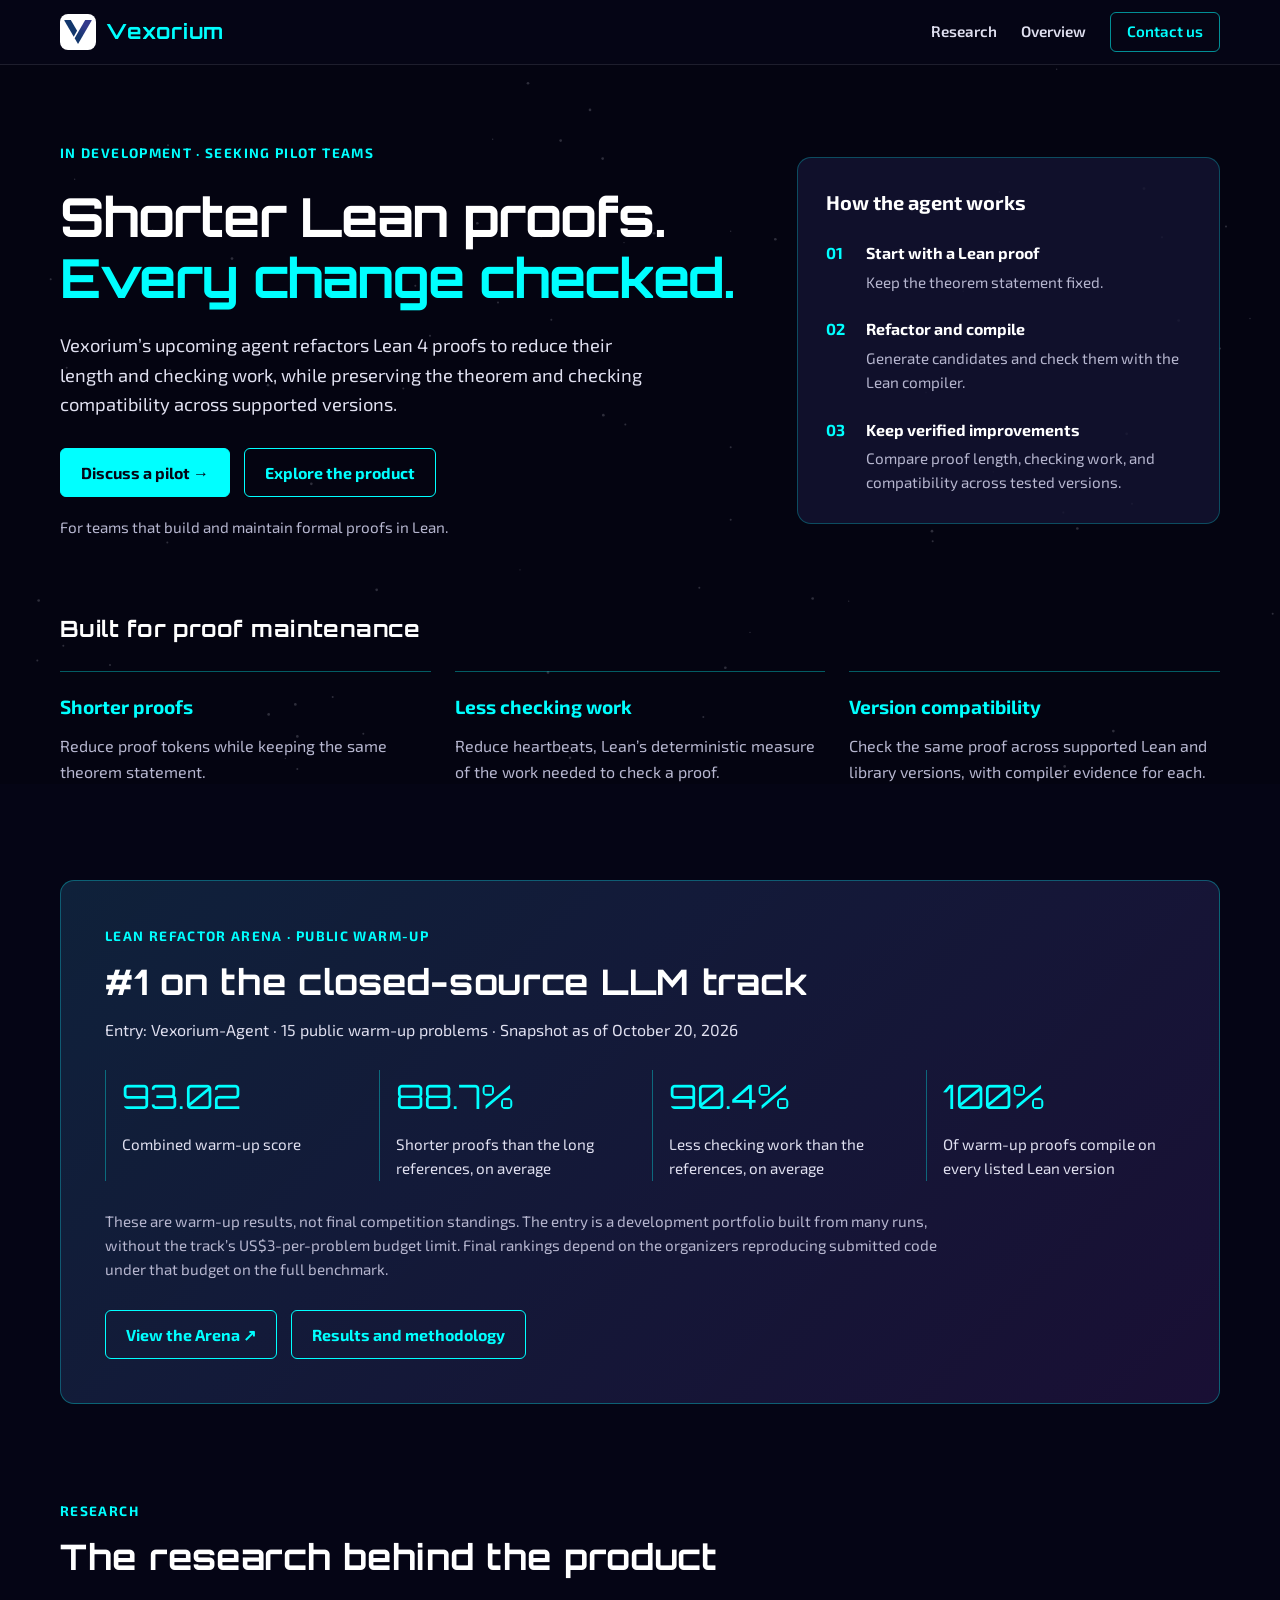
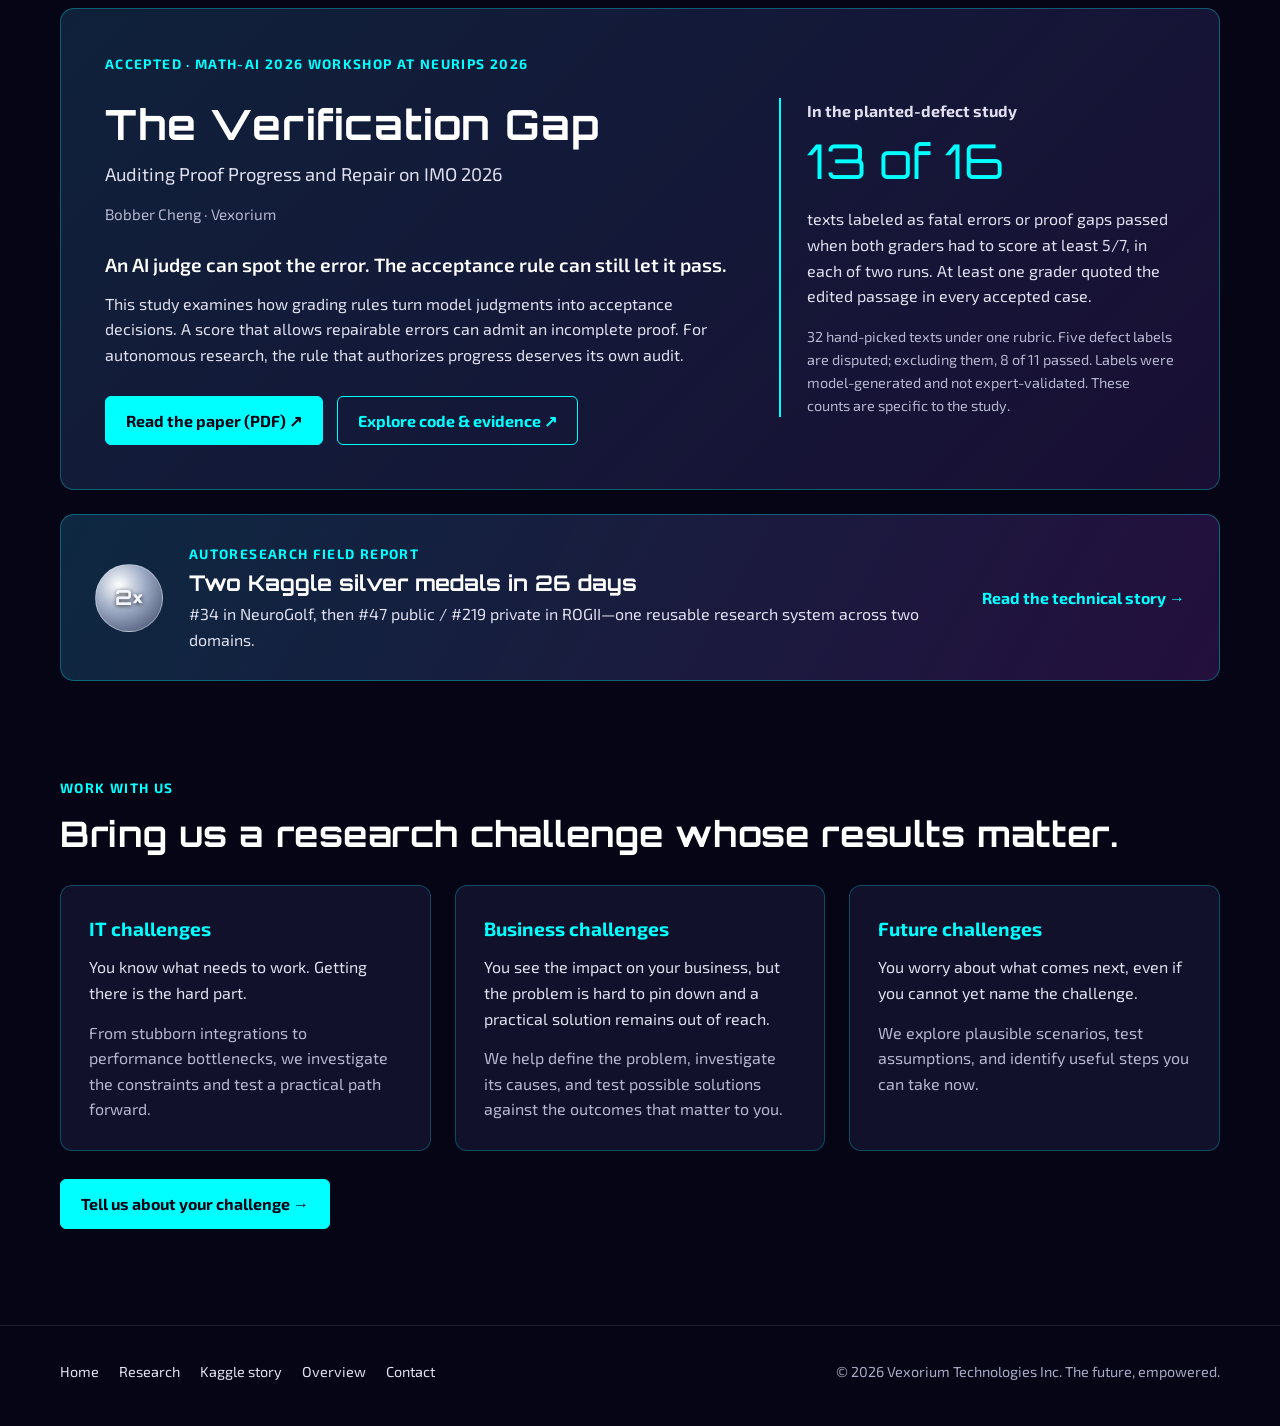
==== commit 9532551b: "Show the Vexorium logo mark in the site header vexorium-logo.png had only ever been the favicon; no " ====
--- a/index.html
+++ b/index.html
@@ -367,7 +367,7 @@
     <a class="skip-link" href="#main">Skip to content</a>
     <header class="site-header">
         <div class="container site-bar">
-            <a class="site-logo" href="./" aria-label="Vexorium home">Vexorium</a>
+            <a class="site-logo" href="./" aria-label="Vexorium home"><img class="site-logo-mark" src="./vexorium-mark.svg" alt="" width="36" height="36"><span class="site-logo-text">Vexorium</span></a>
             <nav class="site-nav" aria-label="Main">
                 <a href="#research">Research</a>
                 <a href="./overview.html">Overview</a>
--- a/site.css
+++ b/site.css
@@ -64,6 +64,7 @@
 .site-logo {
     display: inline-flex;
     align-items: center;
+    gap: 10px;
     min-height: 44px;
     color: var(--site-cyan);
     font-family: 'Orbitron', sans-serif;
@@ -71,6 +72,17 @@
     font-weight: 700;
     letter-spacing: 0.04em;
     text-decoration: none;
+}
+
+/* The V mark from vexorium-logo.png, on the logo's white background */
+.site-logo-mark {
+    flex: none;
+    box-sizing: border-box;
+    width: 36px;
+    height: 36px;
+    padding: 4px;
+    border-radius: 8px;
+    background: #ffffff;
 }
 
 .site-nav {
@@ -301,7 +313,8 @@
         --site-bar-h: 56px;
     }
 
-    .site-logo { font-size: 1.05rem; }
+    .site-logo { gap: 8px; font-size: 1.05rem; }
+    .site-logo-mark { width: 30px; height: 30px; padding: 3px; border-radius: 7px; }
     .site-nav { gap: 14px; }
     .site-nav a { font-size: 0.875rem; }
     .site-nav .site-contact { padding: 0 12px; }
@@ -309,15 +322,21 @@
     .page-nav-links a { font-size: 0.85rem; }
 }
 
-/* Smallest phones: keep the logo and all three links on one row. */
-@media (max-width: 374px) {
+/* Phones: keep the logo and all three links on one row. */
+@media (max-width: 419px) {
     .site-bar { gap: 8px; }
-    .site-logo { font-size: 0.9rem; letter-spacing: 0; }
+    .site-logo { gap: 6px; font-size: 0.9rem; letter-spacing: 0; }
+    .site-logo-mark { width: 28px; height: 28px; }
     .site-nav { gap: 10px; }
     .site-nav a { font-size: 0.8125rem; }
     .site-nav .site-contact { padding: 0 8px; }
 }
 
+/* Smallest phones: the V mark alone stands in for the name. */
+@media (max-width: 359px) {
+    .site-logo-text { display: none; }
+}
+
 @media print {
     .skip-link, .site-header, .breadcrumb { display: none; }
     .site-footer nav { display: none; }
